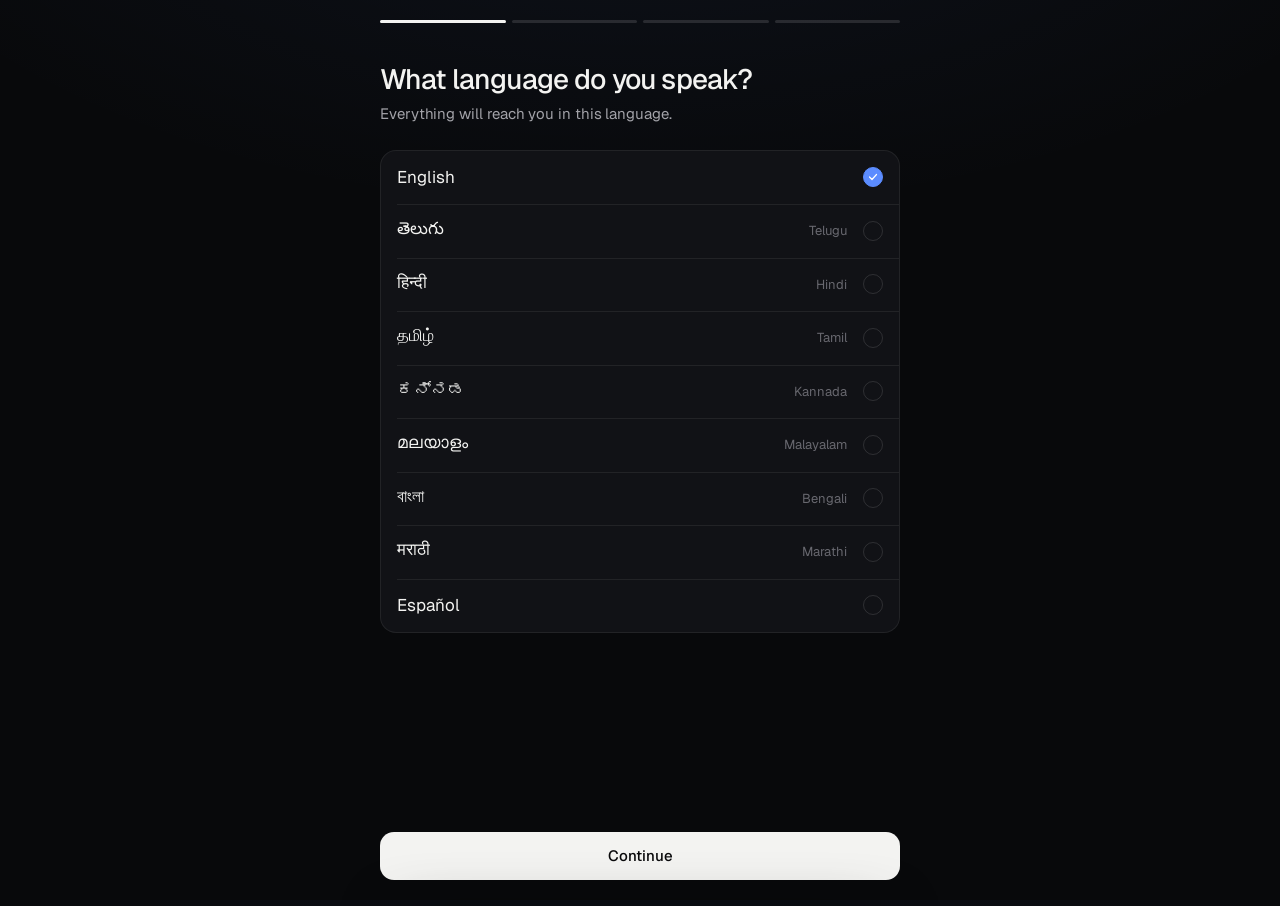
==== garden/web/index.html @ 930c1cc7 "Weave shows the real call: auto-opens live, follows lines, real calls and stories Weave looked empty" ====
<!doctype html>
<html lang="en">
<head>
<meta charset="utf-8">
<meta name="viewport" content="width=device-width, initial-scale=1, viewport-fit=cover">
<meta name="theme-color" content="#08090b">
<title>Weave</title>
<link rel="preconnect" href="https://fonts.googleapis.com">
<link rel="preconnect" href="https://fonts.gstatic.com" crossorigin>
<link href="https://fonts.googleapis.com/css2?family=Geist:wght@400;500;600&family=Geist+Mono:wght@400;500&family=Newsreader:ital,opsz,wght@0,6..72,400;0,6..72,500;1,6..72,400&family=Noto+Sans+Telugu:wght@400;500;600&display=swap" rel="stylesheet">
<style>
/* ---------- tokens ---------- */
:root {
  --bg: #08090b; --bg-2: #0c0d10;
  --surface: #111216; --surface-2: #16171c; --surface-3: #1c1d23;
  --border: rgba(255,255,255,.07); --border-2: rgba(255,255,255,.12);
  --text: #f3f3f1; --text-2: #a2a2a8; --text-3: #68686f;
  --accent: #5b8cff; --accent-rgb: 91,140,255;
  --accent-2: rgba(var(--accent-rgb),.16); --accent-3: rgba(var(--accent-rgb),.08);
  --r-lg: 20px; --r: 16px; --r-sm: 12px;
  --s1: 4px; --s2: 8px; --s3: 12px; --s4: 16px; --s5: 20px; --s6: 24px; --s7: 32px; --s8: 40px; --s9: 56px;
  --ui: "Geist", ui-sans-serif, -apple-system, sans-serif;
  --mono: "Geist Mono", ui-monospace, monospace;
  --serif: "Newsreader", Georgia, serif;
  --telugu: "Noto Sans Telugu", "Geist", sans-serif;
  --spring: cubic-bezier(.32,.72,0,1);
  --out: cubic-bezier(.2,.8,.2,1);
  color-scheme: dark;
}
* { box-sizing: border-box; -webkit-tap-highlight-color: transparent; }
html, body { margin: 0; height: 100%; }
body {
  background: radial-gradient(1200px 600px at 50% -200px, rgba(var(--accent-rgb),.07), transparent 70%), var(--bg);
  color: var(--text); font: 15px/1.5 var(--ui); -webkit-font-smoothing: antialiased; letter-spacing: -0.005em;
  overflow: hidden;
}
button { font: inherit; color: inherit; background: none; border: 0; padding: 0; cursor: pointer; }
button:focus-visible, input:focus-visible, [tabindex]:focus-visible { outline: 2px solid rgba(var(--accent-rgb),.7); outline-offset: 2px; border-radius: 10px; }
.te { font-family: var(--telugu); letter-spacing: 0; }
.mono { font-family: var(--mono); font-feature-settings: "tnum"; }
.eyebrow { font: 500 11px/1 var(--mono); letter-spacing: .08em; text-transform: uppercase; color: var(--text-3); }
.muted { color: var(--text-2); }
svg.i { width: 18px; height: 18px; stroke: currentColor; fill: none; stroke-width: 1.7; stroke-linecap: round; stroke-linejoin: round; flex: none; }

/* ---------- shell & views ---------- */
#app { height: 100dvh; position: relative; }
.view { position: absolute; inset: 0; display: flex; flex-direction: column; opacity: 0; pointer-events: none;
        transform: translateY(8px) scale(.995); transition: opacity .32s var(--out), transform .4s var(--spring); }
.view.on { opacity: 1; pointer-events: auto; transform: none; }
.col { width: 100%; max-width: 560px; margin: 0 auto; padding: 0 var(--s5); }
.scroll { overflow-y: auto; overscroll-behavior: contain; scrollbar-width: none; }
.scroll::-webkit-scrollbar { display: none; }

/* stagger on view enter */
.view.on .rise { animation: rise .46s var(--spring) both; animation-delay: calc(var(--d, 0) * 55ms + 60ms); }
@keyframes rise { from { opacity: 0; transform: translateY(10px); } }

/* ---------- buttons ---------- */
.btn { display: inline-flex; align-items: center; justify-content: center; gap: var(--s2); height: 48px; padding: 0 var(--s5);
       border-radius: 14px; font-weight: 500; transition: transform .15s var(--out), background .2s, border-color .2s, opacity .2s; }
.btn:active { transform: scale(.97); }
.btn.primary { background: var(--text); color: #0a0a0c; }
.btn.primary:hover { background: #fff; }
.btn.accent { background: var(--accent); color: #fff; box-shadow: 0 0 0 1px rgba(255,255,255,.08) inset, 0 8px 24px -8px rgba(var(--accent-rgb),.55); }
.btn.accent:hover { background: #6d98ff; }
.btn.ghost { border: 1px solid var(--border-2); background: var(--surface); }
.btn.ghost:hover { background: var(--surface-2); border-color: rgba(255,255,255,.18); }
.btn.block { width: 100%; }
.icon-btn { width: 36px; height: 36px; border-radius: 11px; display: grid; place-items: center; color: var(--text-2);
            border: 1px solid var(--border); background: var(--surface); transition: background .2s, color .2s, transform .15s; }
.icon-btn:hover { background: var(--surface-2); color: var(--text); }
.icon-btn:active { transform: scale(.94); }

/* ---------- avatar / participant ---------- */
.avatar { --size: 44px; width: var(--size); height: var(--size); border-radius: 50%; display: grid; place-items: center; flex: none;
          background: linear-gradient(180deg, var(--surface-3), var(--surface)); border: 1px solid var(--border-2);
          font-weight: 500; font-size: calc(var(--size) * .4); color: var(--text); position: relative; }
.avatar.te { font-size: calc(var(--size) * .42); }
.avatar .presence { position: absolute; right: -1px; bottom: -1px; width: 11px; height: 11px; border-radius: 50%;
                    background: var(--text-3); border: 2px solid var(--bg); }
.avatar .presence.on { background: var(--accent); }

/* ---------- home ---------- */
.topbar { display: flex; align-items: center; justify-content: space-between; height: 64px; }
.brand { display: flex; align-items: center; gap: 10px; font-weight: 600; letter-spacing: -0.02em; font-size: 16px; }
.greet h1 { font: 500 32px/1.1 var(--ui); letter-spacing: -0.035em; margin: var(--s6) 0 var(--s2); }
.greet p { margin: 0; color: var(--text-2); }
.section-h { display: flex; align-items: baseline; justify-content: space-between; margin: var(--s8) 0 var(--s3); }
.list { background: var(--surface); border: 1px solid var(--border); border-radius: var(--r); overflow: hidden; }
.conn { display: flex; align-items: center; gap: var(--s4); padding: var(--s4); width: 100%; text-align: left; position: relative;
        transition: background .2s; }
.conn + .conn::before, .row + .row::before { content: ""; position: absolute; top: 0; left: 76px; right: 0; height: 1px; background: var(--border); }
.conn:hover { background: var(--surface-2); }
.conn .who { flex: 1; min-width: 0; }
.conn .name { font-weight: 500; font-size: 16px; letter-spacing: -0.015em; }
.conn .pair { color: var(--text-2); font-size: 13px; display: flex; align-items: center; gap: 6px; margin-top: 2px; }
.conn .state { font-size: 12px; color: var(--text-3); display: flex; align-items: center; gap: 6px; white-space: nowrap; }
.dot { width: 6px; height: 6px; border-radius: 50%; background: var(--text-3); flex: none; }
.dot.on { background: var(--accent); box-shadow: 0 0 0 3px rgba(var(--accent-rgb),.18); }
.start { margin-top: var(--s5); height: 56px; font-size: 16px; border-radius: 16px; }
.row { display: flex; align-items: center; gap: var(--s4); padding: 14px var(--s4); position: relative; width: 100%; text-align: left; transition: background .2s; }
.row:hover { background: var(--surface-2); }
.row .t { flex: 1; min-width: 0; }
.row .t b { font-weight: 500; }
.row .t div { color: var(--text-2); font-size: 13px; white-space: nowrap; overflow: hidden; text-overflow: ellipsis; }
.row .when { color: var(--text-3); font-size: 12px; }
.growth-teaser { margin-top: var(--s3); display: grid; grid-template-columns: repeat(3, 1fr); gap: 1px; background: var(--border);
                 border: 1px solid var(--border); border-radius: var(--r); overflow: hidden; width: 100%; text-align: left; }
.growth-teaser > div { background: var(--surface); padding: var(--s4); transition: background .2s; }
.growth-teaser:hover > div { background: var(--surface-2); }
.stat-n { font: 500 24px/1 var(--ui); letter-spacing: -0.03em; margin-top: 10px; }
.stat-n small { font-size: 13px; color: var(--text-2); margin-left: 2px; letter-spacing: 0; }

/* ---------- onboarding ---------- */
.ob { height: 100%; display: flex; flex-direction: column; }
.ob-steps { display: flex; gap: 6px; margin: var(--s5) 0 var(--s8); }
.ob-steps i { height: 3px; flex: 1; border-radius: 3px; background: var(--border-2); overflow: hidden; position: relative; }
.ob-steps i::after { content: ""; position: absolute; inset: 0; background: var(--text); transform: scaleX(0); transform-origin: left; transition: transform .4s var(--spring); }
.ob-steps i.done::after { transform: none; }
.ob h2 { font: 500 28px/1.15 var(--ui); letter-spacing: -0.03em; margin: 0 0 var(--s2); }
.ob p.sub { margin: 0 0 var(--s6); color: var(--text-2); }
.ob-body { flex: 1; overflow-y: auto; }
.ob-foot { padding: var(--s5) 0 calc(var(--s5) + env(safe-area-inset-bottom)); display: flex; gap: var(--s3); }
.lang { display: flex; align-items: center; gap: var(--s4); width: 100%; padding: 14px var(--s4); text-align: left; position: relative; transition: background .2s; }
.lang + .lang::before { content: ""; position: absolute; top: 0; left: var(--s4); right: 0; height: 1px; background: var(--border); }
.lang:hover { background: var(--surface-2); }
.lang .native { font-size: 17px; flex: 1; }
.lang .en { color: var(--text-3); font-size: 13px; }
.lang .check { width: 20px; height: 20px; border-radius: 50%; border: 1.5px solid var(--border-2); display: grid; place-items: center; transition: all .2s var(--out); }
.lang.sel .check { background: var(--accent); border-color: var(--accent); }
.lang .check svg { width: 12px; height: 12px; stroke: #fff; stroke-width: 2.4; opacity: 0; transform: scale(.5); transition: all .2s var(--spring); }
.lang.sel .check svg { opacity: 1; transform: none; }
.field { width: 100%; height: 56px; border-radius: 14px; border: 1px solid var(--border-2); background: var(--surface); color: var(--text);
         font: 500 20px var(--ui); letter-spacing: -0.02em; padding: 0 var(--s4); outline: none; transition: border-color .2s, box-shadow .2s; }
.field:focus { border-color: rgba(var(--accent-rgb),.6); box-shadow: 0 0 0 4px rgba(var(--accent-rgb),.12); }
.chips { display: flex; flex-wrap: wrap; gap: var(--s2); margin-top: var(--s4); }
.chip { height: 34px; padding: 0 14px; border-radius: 999px; border: 1px solid var(--border-2); color: var(--text-2); font-size: 14px; transition: all .2s; }
.chip:hover { color: var(--text); border-color: rgba(255,255,255,.2); }
.chip.sel { color: var(--text); background: var(--accent-2); border-color: rgba(var(--accent-rgb),.5); }
.ob-preview { margin-top: var(--s7); }

/* ---------- connection visual ---------- */
.cv { display: grid; grid-template-columns: auto 1fr auto; align-items: start; gap: var(--s3); padding: var(--s6) 0 var(--s3); }
.party { display: flex; flex-direction: column; align-items: center; gap: 10px; width: 92px; transition: opacity .3s; }
.party .avatar { --size: 56px; transition: box-shadow .3s var(--out), border-color .3s; }
.party.speaking .avatar { border-color: rgba(var(--accent-rgb),.7); box-shadow: 0 0 0 4px rgba(var(--accent-rgb),.12), 0 0 32px -4px rgba(var(--accent-rgb),.55); }
.party .avatar::after { content: ""; position: absolute; inset: -1px; border-radius: 50%; border: 1px solid rgba(var(--accent-rgb),.5); opacity: 0; }
.party.speaking .avatar::after { animation: ring 1.6s var(--out) infinite; }
@keyframes ring { from { opacity: .8; transform: scale(1); } to { opacity: 0; transform: scale(1.55); } }
.party .nm { font: 500 12px/1 var(--mono); letter-spacing: .08em; text-transform: uppercase; }
.party .lg { font-size: 12px; color: var(--text-3); margin-top: -4px; }
.wire { position: relative; height: 56px; }
.wire .line { position: absolute; left: 0; right: 0; top: 50%; height: 1px; background: linear-gradient(90deg, transparent, var(--border-2) 12%, var(--border-2) 88%, transparent);
              transform-origin: center; transition: background .3s; }
.wire .line::after { content: ""; position: absolute; inset: -1px 0; opacity: 0; transition: opacity .3s;
                     background: linear-gradient(90deg, transparent, rgba(var(--accent-rgb),.9), transparent) 0 0 / 40% 100% no-repeat; }
.wire.translating .line::after { opacity: 1; animation: shimmer 1.1s linear infinite; }
@keyframes shimmer { from { background-position: -40% 0; } to { background-position: 140% 0; } }
.wire.live .line { background: linear-gradient(90deg, transparent, rgba(var(--accent-rgb),.35) 12%, rgba(var(--accent-rgb),.35) 88%, transparent); }
.wire.duplex .line { height: 1.5px; background: linear-gradient(90deg, transparent, rgba(var(--accent-rgb),.6) 12%, rgba(var(--accent-rgb),.6) 88%, transparent); }
.pulse { position: absolute; top: 50%; width: 36px; height: 3px; margin-top: -1.5px; border-radius: 3px; pointer-events: none;
         background: linear-gradient(90deg, transparent, var(--accent), transparent); filter: drop-shadow(0 0 6px rgba(var(--accent-rgb),.8));
         animation: travel 1.1s var(--out) forwards; }
.pulse.rev { animation-name: travel-rev; }
@keyframes travel { from { left: 4%; opacity: 0; } 15% { opacity: 1; } 85% { opacity: 1; } to { left: calc(96% - 36px); opacity: 0; } }
@keyframes travel-rev { from { left: calc(96% - 36px); opacity: 0; } 15% { opacity: 1; } 85% { opacity: 1; } to { left: 4%; opacity: 0; } }
.wire .mid { position: absolute; left: 50%; top: 50%; transform: translate(-50%, 14px); white-space: nowrap; font: 500 11px/1 var(--mono);
             letter-spacing: .06em; text-transform: uppercase; color: var(--text-3); transition: color .3s, opacity .3s; }
.wire.translating .mid { color: var(--accent); }
/* connecting */
.cv.connecting .line { transform: scaleX(0); }
.cv .line { transition: transform .55s var(--spring), background .3s; }
.cv.connecting .party.left { transform: translateX(40%); opacity: .4; }
.cv.connecting .party.right { transform: translateX(-40%); opacity: .4; }
.cv .party { transition: transform .55s var(--spring), opacity .4s; }

/* voice bars */
.voice { display: flex; align-items: center; gap: 3px; height: 18px; opacity: 0; transition: opacity .25s; }
.party.speaking .voice { opacity: 1; }
.voice i { width: 3px; border-radius: 3px; background: var(--accent); height: 4px; transition: height .09s linear; }

/* ---------- session ---------- */
.session { height: 100%; display: grid; grid-template-rows: auto auto 1fr auto; }
.s-head { display: flex; align-items: center; gap: var(--s3); height: 64px; }
.status { display: flex; align-items: center; gap: 8px; font-size: 14px; font-weight: 500; }
.status .timer { color: var(--text-3); font-weight: 400; margin-left: 2px; }
.s-head .grow { flex: 1; }
.mode { font: 500 11px/1 var(--mono); letter-spacing: .06em; text-transform: uppercase; color: var(--text-3); border: 1px solid var(--border);
        border-radius: 999px; padding: 6px 9px; }
.mode.live { color: var(--accent); border-color: rgba(var(--accent-rgb),.35); }
.transcript { padding: var(--s3) 0 var(--s6); mask-image: linear-gradient(transparent, #000 28px); }
.msg { padding: var(--s5) 0; border-top: 1px solid var(--border); animation: msg-in .38s var(--spring) both; }
.msg:first-child { border-top: 0; }
@keyframes msg-in { from { opacity: 0; transform: translateY(8px); } }
.msg .meta { display: flex; align-items: center; gap: 8px; margin-bottom: 10px; }
.msg .meta .who { font: 500 11px/1 var(--mono); letter-spacing: .08em; text-transform: uppercase; }
.msg .meta .sep, .msg .meta .lang, .msg .meta time { font: 400 11px/1 var(--mono); color: var(--text-3); letter-spacing: .04em; }
.msg .meta time { margin-left: auto; white-space: nowrap; }
.msg.them .meta .who { color: var(--accent); }
.msg .orig { font-size: 16px; color: var(--text-2); line-height: 1.6; }
.msg .orig.te { font-size: 17px; }
.msg .tr { font: 400 22px/1.38 var(--serif); letter-spacing: -0.01em; color: var(--text); margin-top: 6px; min-height: 1.38em; }
.msg.you .orig { font: 400 20px/1.4 var(--serif); color: var(--text); }
.msg.you.tx .orig { font: 400 17px/1.6 var(--telugu); color: var(--text-2); }
.msg.you.tx .tr { color: var(--text); }
.msg .tr.pending { font: 500 11px/1 var(--mono); letter-spacing: .08em; text-transform: uppercase; color: var(--accent); display: flex; align-items: center; gap: 8px; min-height: 30px; }
.msg .tr.pending::before { content: ""; width: 26px; height: 1.5px; border-radius: 2px; background: linear-gradient(90deg, transparent, var(--accent), transparent) 0 0/60% 100% no-repeat; animation: shimmer .9s linear infinite; }
.caret::after { content: ""; display: inline-block; width: 2px; height: 1em; margin-left: 2px; vertical-align: -0.15em; background: var(--accent); animation: blink .9s steps(1) infinite; }
@keyframes blink { 50% { opacity: 0; } }
.msg .note { margin-top: 8px; font-size: 13px; color: var(--text-3); }
.msg .note b { font-weight: 500; color: var(--text-2); }
.w { color: var(--text); background: linear-gradient(transparent 62%, rgba(var(--accent-rgb),.28) 62%); border-radius: 2px; cursor: pointer; transition: background .2s, color .2s; }
.w:hover { background: linear-gradient(transparent 0%, rgba(var(--accent-rgb),.28) 0%); }
.w.known { background: none; color: var(--accent); border-bottom: 1px dashed rgba(var(--accent-rgb),.6); }
.visual { margin-top: var(--s3); display: inline-flex; align-items: center; gap: var(--s3); padding: 6px 12px 6px 6px; border-radius: 12px;
          border: 1px solid var(--border); background: var(--surface); transition: background .2s, border-color .2s, transform .15s; animation: msg-in .38s var(--spring) both; }
.visual:hover { background: var(--surface-2); border-color: var(--border-2); }
.visual:active { transform: scale(.98); }
.visual img { width: 44px; height: 44px; border-radius: 8px; object-fit: cover; }
.visual b { font-weight: 500; font-size: 14px; display: block; }
.visual span { font-size: 12px; color: var(--text-3); }
.tag { display: inline-flex; align-items: center; gap: 5px; font: 500 10px/1 var(--mono); letter-spacing: .08em; text-transform: uppercase;
       color: var(--accent); background: var(--accent-3); border-radius: 6px; padding: 4px 6px; }
.empty-t { text-align: center; color: var(--text-3); padding: var(--s9) var(--s5); font-size: 14px; }
.nowline { display: flex; align-items: center; justify-content: center; gap: 8px; height: 22px; color: var(--text-3); font-size: 13px; transition: color .3s; }
.nowline.act { color: var(--text-2); }

/* ask her */
.ask { margin: var(--s2) 0 var(--s5); padding: var(--s4); border-radius: var(--r); border: 1px solid rgba(var(--accent-rgb),.3);
       background: linear-gradient(180deg, rgba(var(--accent-rgb),.08), rgba(var(--accent-rgb),.02)); animation: msg-in .42s var(--spring) both; }
.ask-h { display: flex; align-items: center; justify-content: space-between; }
.ask-h .say { width: 36px; height: 36px; }
.ask-te { font-size: 24px; margin-top: 6px; }
.ask-roman { font: italic 400 18px/1.4 var(--serif); color: var(--text-2); margin-top: 2px; }
.ask-en { font-size: 13px; color: var(--text-3); margin-top: 4px; }
.livepill { flex: 1; height: 52px; border-radius: 16px; border: 1px solid rgba(var(--accent-rgb),.3); background: var(--accent-3);
            display: flex; align-items: center; justify-content: center; gap: 10px; color: var(--text-2); font-size: 14px; }
.livepill { color: var(--text); font-weight: 500; transition: background .2s, border-color .2s, transform .15s; }
.livepill:hover { background: rgba(var(--accent-rgb),.14); border-color: rgba(var(--accent-rgb),.5); }
.livepill:active { transform: scale(.98); }
.livepill.on { background: var(--accent); border-color: var(--accent); color: #fff; }
.livepill[hidden], .talk[hidden], .icon-btn[hidden] { display: none; }
/* float over call */
.fl-body { margin: 0; height: 100vh; overflow: hidden; background: var(--bg); }
.fl { height: 100vh; display: flex; flex-direction: column; gap: 10px; padding: 12px 16px 14px; position: relative;
      background: radial-gradient(520px 200px at 0 0, rgba(var(--accent-rgb),.09), transparent 70%), var(--bg); }
.fl-h { display: flex; align-items: center; gap: 8px; font-size: 13px; color: var(--text-2); white-space: nowrap; }
.fl-h b { color: var(--text); font-weight: 500; }
.fl-lang { font: 400 11px var(--mono); color: var(--text-3); }
.fl-h .mode { padding: 4px 7px; font-size: 10px; }
.fl-wire { flex: 1; position: relative; height: 12px; margin: 0 4px; min-width: 40px; }
.fl-wire .ln { position: absolute; left: 7px; right: 7px; top: 50%; height: 1px; background: rgba(var(--accent-rgb),.3); overflow: hidden; }
.fl-wire.translating .ln::after { content: ""; position: absolute; inset: 0; background: linear-gradient(90deg, transparent, var(--accent), transparent) 0 0 / 40% 100% no-repeat; animation: shimmer 1.1s linear infinite; }
.fl-wire .n { position: absolute; top: 50%; width: 7px; height: 7px; margin-top: -3.5px; border-radius: 50%; background: var(--text-2); }
.fl-wire .n.you { left: 0; } .fl-wire .n.them { right: 0; background: var(--accent); }
.fl-wire .pulse { width: 18px; }
.fl-prev { font: 400 clamp(13px, 3.3vw, 17px)/1.35 var(--serif); color: var(--text-3); white-space: nowrap; overflow: hidden; text-overflow: ellipsis;
           padding-bottom: 10px; border-bottom: 1px solid var(--border); min-height: 1.35em; }
.fl-ask { display: flex; align-items: baseline; gap: 8px; flex-wrap: nowrap; white-space: nowrap; overflow: hidden; flex: none; padding: 8px 10px; border-radius: 12px; min-height: 0;
          border: 1px solid rgba(var(--accent-rgb),.4); background: rgba(var(--accent-rgb),.08); animation: msg-in .32s var(--spring) both; }
.fl-ask[hidden], .fl-prev[hidden] { display: none; }
.fl-ask .te { font-size: 16px; color: var(--text); }
.fl-ask .rom { font: italic 400 14px var(--serif); color: var(--text-2); }
.fl-ask .en { font-size: 12px; color: var(--text-3); overflow: hidden; text-overflow: ellipsis; min-width: 0; }
.fl-cur { flex: 1; min-height: 0; display: flex; flex-direction: column; justify-content: flex-end; overflow: hidden;
          -webkit-mask-image: linear-gradient(transparent, #000 18px); mask-image: linear-gradient(transparent, #000 18px); }
.fl-who { font: 500 10.5px/1 var(--mono); letter-spacing: .08em; text-transform: uppercase; color: var(--accent); margin-bottom: 6px; }
.fl-who.you { color: var(--text-2); }
.fl-orig { font: 400 clamp(14px, 3.6vw, 19px)/1.5 var(--ui); color: var(--text-2); }
.fl-orig.te { font-family: var(--telugu); }
.fl-tr { font: 400 clamp(20px, 5.8vw, 34px)/1.25 var(--serif); letter-spacing: -0.01em; color: var(--text); margin-top: 2px; }
.fl-cur .tr.pending { margin-top: 6px; min-height: 0; }
.fl-cur .w { cursor: pointer; }
.fl-empty { color: var(--text-3); font-size: 14px; }
.fl-vis { margin-top: 8px; align-self: flex-start; display: inline-flex; align-items: center; gap: 8px; padding: 4px 10px 4px 4px; border-radius: 10px;
          border: 1px solid var(--border); background: var(--surface); font-size: 13px; color: var(--text); animation: msg-in .35s var(--spring) both; transition: background .2s; }
.fl-vis:hover { background: var(--surface-2); }
.fl-vis img { width: 30px; height: 30px; border-radius: 7px; object-fit: cover; }
.fl-card { position: absolute; left: 12px; right: 12px; bottom: 12px; display: flex; gap: 12px; align-items: center; padding: 10px 12px 10px 10px;
           border-radius: 14px; border: 1px solid var(--border-2); background: rgba(17,18,22,.96); box-shadow: 0 12px 40px -12px rgba(0,0,0,.8);
           animation: msg-in .32s var(--spring) both; }
.fl-card.ask { border-color: rgba(var(--accent-rgb),.45); background: linear-gradient(180deg, rgba(28,36,60,.97), rgba(17,18,22,.97)); }
.fl-card img { width: 64px; height: 64px; border-radius: 10px; object-fit: cover; flex: none; }
.fl-card .t { flex: 1; min-width: 0; }
.fl-card .big { font-size: 20px; line-height: 1.3; }
.fl-card .rom { font: italic 400 15px var(--serif); color: var(--text-2); }
.fl-card .en { font-size: 13px; color: var(--text); margin-top: 2px; overflow: hidden; text-overflow: ellipsis; display: -webkit-box; -webkit-line-clamp: 2; -webkit-box-orient: vertical; }
.fl-card .en span { color: var(--text-3); }
.fl-x { width: 28px; height: 28px; border-radius: 8px; display: grid; place-items: center; color: var(--text-3); align-self: flex-start; transition: background .2s, color .2s; }
.fl-x:hover { background: var(--surface-2); color: var(--text); }
.fl-x svg { width: 14px; height: 14px; }
/* dock */
.dock { padding: var(--s3) 0 calc(var(--s4) + env(safe-area-inset-bottom)); display: flex; align-items: center; gap: var(--s3); }
.talk { flex: 1; height: 52px; border-radius: 16px; border: 1px solid var(--border-2); background: var(--surface); display: flex; align-items: center; justify-content: center; gap: 10px;
        font-weight: 500; transition: background .2s, border-color .2s, transform .15s, box-shadow .3s; user-select: none; touch-action: none; }
.talk:hover { background: var(--surface-2); }
.talk.on { background: var(--accent); border-color: var(--accent); color: #fff; box-shadow: 0 10px 30px -10px rgba(var(--accent-rgb),.8); transform: scale(.985); }
.dock .icon-btn { width: 52px; height: 52px; border-radius: 16px; position: relative; }
.dock .icon-btn.sel { color: var(--accent); border-color: rgba(var(--accent-rgb),.35); background: var(--accent-3); }
.badge { position: absolute; top: -4px; right: -4px; min-width: 18px; height: 18px; border-radius: 9px; background: var(--accent); color: #fff;
         font: 600 10px/18px var(--ui); text-align: center; padding: 0 5px; transform: scale(0); transition: transform .3s var(--spring); }
.badge.on { transform: scale(1); }
.badge.bump { animation: bump .4s var(--spring); }
@keyframes bump { 40% { transform: scale(1.35); } }
.end { height: 52px; padding: 0 18px; border-radius: 16px; background: rgba(255,90,90,.1); color: #ff8a8a; border: 1px solid rgba(255,90,90,.2); font-weight: 500; transition: background .2s, transform .15s; }
.end:hover { background: rgba(255,90,90,.16); }
.end:active { transform: scale(.97); }

/* desktop rail */
.rail { display: none; }

/* ---------- sheet ---------- */
.backdrop { position: fixed; inset: 0; background: rgba(0,0,0,.55); backdrop-filter: blur(6px); -webkit-backdrop-filter: blur(6px); opacity: 0; pointer-events: none; transition: opacity .3s var(--out); z-index: 20; }
.backdrop.on { opacity: 1; pointer-events: auto; }
.sheet { position: fixed; left: 0; right: 0; bottom: 0; z-index: 21; max-height: 88dvh; display: flex; flex-direction: column;
         background: var(--bg-2); border: 1px solid var(--border-2); border-bottom: 0; border-radius: 24px 24px 0 0;
         transform: translateY(105%); transition: transform .42s var(--spring); box-shadow: 0 -20px 60px -20px rgba(0,0,0,.8); }
.sheet.on { transform: translateY(0); }
.sheet .grab { padding: 10px 0 4px; display: grid; place-items: center; cursor: grab; touch-action: none; }
.sheet .grab i { width: 36px; height: 4px; border-radius: 4px; background: var(--border-2); }
.sheet .body { overflow-y: auto; padding: var(--s3) var(--s5) calc(var(--s6) + env(safe-area-inset-bottom)); scrollbar-width: none; }
.sheet .body > * { animation: rise .42s var(--spring) both; }
.sheet .body > *:nth-child(2) { animation-delay: 40ms; } .sheet .body > *:nth-child(3) { animation-delay: 80ms; }
.sheet .body > *:nth-child(4) { animation-delay: 120ms; } .sheet .body > *:nth-child(5) { animation-delay: 160ms; } .sheet .body > *:nth-child(n+6) { animation-delay: 200ms; }

/* word explanation */
.wx-img { position: relative; border-radius: var(--r); overflow: hidden; aspect-ratio: 16/10; background: var(--surface); border: 1px solid var(--border); }
.wx-img img { width: 100%; height: 100%; object-fit: cover; display: block; transform: scale(1.04); transition: transform 1.2s var(--out), opacity .5s; opacity: 0; }
.wx-img img.ready { transform: none; opacity: 1; }
.wx-img::after { content: ""; position: absolute; inset: 0; background: linear-gradient(transparent 55%, rgba(8,9,11,.75)); }
.wx-img .credit { position: absolute; left: 12px; bottom: 10px; z-index: 1; font: 400 11px var(--mono); color: rgba(255,255,255,.6); }
.wx-head { display: flex; align-items: flex-end; justify-content: space-between; gap: var(--s4); margin-top: var(--s5); }
.wx-head h3 { margin: 6px 0 0; font: 500 34px/1.15 var(--telugu); letter-spacing: 0; }
.wx-head .roman { font: italic 400 18px var(--serif); color: var(--text-2); }
.say { width: 44px; height: 44px; border-radius: 50%; border: 1px solid var(--border-2); display: grid; place-items: center; color: var(--text); transition: background .2s, transform .15s; flex: none; }
.say:hover { background: var(--surface-2); }
.say.playing { color: var(--accent); border-color: rgba(var(--accent-rgb),.5); }
.wx-mean { font: 400 21px/1.4 var(--serif); margin: var(--s4) 0 0; }
.wx-desc { color: var(--text-2); margin: 6px 0 0; font-size: 14px; }
.wx-ex { margin-top: var(--s5); padding: var(--s4); border-radius: var(--r-sm); background: var(--surface); border: 1px solid var(--border); }
.wx-ex .te { color: var(--text-2); margin-top: 8px; }
.wx-ex .en { font: 400 17px/1.4 var(--serif); margin-top: 4px; }
.wx-actions { display: flex; gap: var(--s3); margin-top: var(--s5); }
.wx-actions .btn { flex: 1; }
.add.done { background: var(--accent-2); color: var(--accent); box-shadow: none; }
.add .ok { display: none; } .add.done .ok { display: inline; } .add.done .plus { display: none; }

/* learning */
.lp-grid { display: grid; grid-template-columns: repeat(3, 1fr); gap: var(--s3); margin-top: var(--s4); }
.lp-cell { padding: var(--s4); border-radius: var(--r-sm); background: var(--surface); border: 1px solid var(--border); }
.lp-cell .stat-n { font-size: 26px; }
.meter { height: 4px; border-radius: 4px; background: var(--surface-3); margin-top: 10px; overflow: hidden; }
.meter i { display: block; height: 100%; border-radius: 4px; background: var(--accent); transform-origin: left; animation: fill .9s var(--spring) both .2s; }
@keyframes fill { from { transform: scaleX(0); } }
.spark { display: flex; align-items: flex-end; gap: 4px; height: 64px; margin-top: var(--s4); }
.spark i { flex: 1; border-radius: 3px 3px 1px 1px; background: rgba(var(--accent-rgb),.35); min-height: 2px; transform-origin: bottom; animation: grow .6s var(--spring) both; }
.spark i.today { background: var(--accent); }
@keyframes grow { from { transform: scaleY(0); } }
.vocab { display: flex; align-items: center; gap: var(--s3); padding: 12px 0; border-top: 1px solid var(--border); }
.vocab:first-child { border-top: 0; }
.vocab img, .vocab .ph { width: 40px; height: 40px; border-radius: 10px; object-fit: cover; background: var(--surface-2); flex: none; }
.vocab .t { flex: 1; min-width: 0; }
.vocab .t .te { font-size: 16px; }
.vocab .t div:last-child { color: var(--text-3); font-size: 13px; }
.sheet h2 { font: 500 24px/1.2 var(--ui); letter-spacing: -0.03em; margin: 6px 0 0; }
.menu-item { display: flex; align-items: center; gap: var(--s3); width: 100%; padding: 14px 4px; border-top: 1px solid var(--border); text-align: left; transition: color .2s; color: var(--text-2); }
.menu-item:hover { color: var(--text); }
.menu-item:first-of-type { border-top: 0; }

/* toast */
.toast { position: fixed; left: 50%; bottom: calc(96px + env(safe-area-inset-bottom)); transform: translate(-50%, 20px); opacity: 0; z-index: 30;
         background: var(--surface-3); border: 1px solid var(--border-2); border-radius: 12px; padding: 10px 14px; font-size: 14px;
         display: flex; align-items: center; gap: 8px; transition: all .3s var(--spring); pointer-events: none; white-space: nowrap; }
.toast.on { opacity: 1; transform: translate(-50%, 0); }
.toast svg { color: var(--accent); }

/* ---------- desktop ---------- */
@media (min-width: 1024px) {
  body { overflow: hidden; }
  .session-wrap { max-width: 1120px !important; display: grid; grid-template-columns: minmax(0, 1fr) 320px; gap: var(--s8); }
  .rail { display: flex; flex-direction: column; gap: var(--s4); padding-top: 88px; height: 100dvh; overflow-y: auto; scrollbar-width: none; }
  .rail .card { background: var(--surface); border: 1px solid var(--border); border-radius: var(--r); padding: var(--s5); }
  .sheet { left: 50%; right: auto; width: 520px; transform: translate(-50%, calc(100% + 48px)); bottom: 24px; border-radius: 24px; border-bottom: 1px solid var(--border-2); }
  .sheet.on { transform: translate(-50%, 0); }
  .msg .tr { font-size: 24px; }
}
@media (prefers-reduced-motion: reduce) { *, *::before, *::after { animation-duration: 1ms !important; transition-duration: 1ms !important; } }
</style>
</head>
<body>
<div id="app">
  <section class="view" id="v-onboard"></section>
  <section class="view" id="v-home"></section>
  <section class="view" id="v-session"></section>
</div>
<div class="backdrop" id="backdrop"></div>
<div class="sheet" id="sheet" role="dialog" aria-modal="true"><div class="grab"><i></i></div><div class="body"></div></div>
<div class="toast" id="toast"></div>

<script>
/* ============ helpers ============ */
const $ = (s, el = document) => el.querySelector(s);
const esc = (s) => String(s ?? "").replace(/[&<>"]/g, (c) => ({ "&": "&amp;", "<": "&lt;", ">": "&gt;", '"': "&quot;" }[c]));
const sleep = (ms) => new Promise((r) => setTimeout(r, ms));
const store = {
  get(k, d) { try { return JSON.parse(localStorage.getItem("weave." + k)) ?? d; } catch { return d; } },
  set(k, v) { try { localStorage.setItem("weave." + k, JSON.stringify(v)); } catch {} },
};
const params = new URLSearchParams(location.search);
const I = {
  mic: '<path d="M12 3a3 3 0 0 0-3 3v6a3 3 0 0 0 6 0V6a3 3 0 0 0-3-3Z"/><path d="M19 11a7 7 0 0 1-14 0M12 18v3"/>',
  more: '<circle cx="5" cy="12" r="1"/><circle cx="12" cy="12" r="1"/><circle cx="19" cy="12" r="1"/>',
  plus: '<path d="M12 5v14M5 12h14"/>', check: '<path d="m5 12 5 5 9-10"/>', chev: '<path d="m9 6 6 6-6 6"/>', back: '<path d="m15 6-6 6 6 6"/>',
  arrow: '<path d="M5 12h14M13 6l6 6-6 6"/>', spark: '<path d="M4 19V9M10 19V5M16 19v-7M22 19H2"/>',
  cc: '<rect x="3" y="5" width="18" height="14" rx="3"/><path d="M10 10.5a2 2 0 1 0 0 3M16 10.5a2 2 0 1 0 0 3"/>',
  vol: '<path d="M11 5 6 9H3v6h3l5 4V5ZM15.5 8.5a5 5 0 0 1 0 7M18.5 5.5a9 9 0 0 1 0 13"/>',
  image: '<rect x="3" y="4" width="18" height="16" rx="3"/><circle cx="9" cy="10" r="1.6"/><path d="m21 16-5-5-9 9"/>',
  book: '<path d="M4 5a2 2 0 0 1 2-2h13v16H6a2 2 0 0 0-2 2V5Z"/><path d="M19 17H6a2 2 0 0 0-2 2"/>',
  undo: '<path d="M9 14 4 9l5-5"/><path d="M4 9h11a5 5 0 0 1 0 10h-4"/>', x: '<path d="M6 6l12 12M18 6 6 18"/>',
  swap: '<path d="M7 7h13l-4-4M17 17H4l4 4"/>',
  float: '<rect x="3" y="4" width="18" height="14" rx="3"/><rect x="11" y="11" width="8" height="5" rx="1.5"/>',
};
const icon = (n, cls = "i") => `<svg class="${cls}" viewBox="0 0 24 24">${I[n]}</svg>`;
const Logo = () => `<svg width="22" height="22" viewBox="0 0 24 24" fill="none" aria-hidden="true"><circle cx="5" cy="12" r="3" stroke="#f3f3f1" stroke-width="1.6"/><circle cx="19" cy="12" r="3" fill="var(--accent)"/><path d="M8 12h8" stroke="var(--accent)" stroke-width="1.6" stroke-linecap="round" stroke-dasharray="2 2.4"/></svg>`;

const LANGS = [
  { code: "en", native: "English", en: "English" }, { code: "te", native: "తెలుగు", en: "Telugu" }, { code: "hi", native: "हिन्दी", en: "Hindi" },
  { code: "ta", native: "தமிழ்", en: "Tamil" }, { code: "kn", native: "ಕನ್ನಡ", en: "Kannada" }, { code: "ml", native: "മലയാളം", en: "Malayalam" },
  { code: "bn", native: "বাংলা", en: "Bengali" }, { code: "mr", native: "मराठी", en: "Marathi" }, { code: "es", native: "Español", en: "Spanish" },
];
const langName = (c) => LANGS.find((l) => l.code === c)?.en ?? c;
const initialOf = (name) => (name || "?").trim()[0].toUpperCase();
const TE_INITIAL = { ammamma: "అ", nanamma: "నా", thatayya: "తా", amma: "అ", nanna: "నా", pinni: "పి", mamayya: "మా", attayya: "అ" };
const avatarText = (c) => (c.lang === "te" && TE_INITIAL[c.name.toLowerCase()]) || initialOf(c.name);

/* ============ state ============ */
const state = {
  profile: store.get("profile", null),                 // { name, lang }
  connections: store.get("connections", null),
  vocab: store.get("vocab", []),                        // [{ key, telugu, roman, english, image }]
  lexicon: [], library: {}, script: [], garden: null,
  active: null,                                         // connection in the current session
  session: null,
};
const DEFAULT_CONNECTIONS = [
  { id: "ammamma", name: "Ammamma", lang: "te", last: Date.now() - 2 * 3600e3, recent: true },
];
// Sample connections from earlier versions; dropped unless you added them yourself.
const SAMPLE_CONNECTION_IDS = new Set(["thatayya", "pinni"]);

async function loadData() {
  const get = (u) => fetch(u).then((r) => (r.ok ? r.json() : null)).catch(() => null);
  const [lex, lib, script, garden, progress, calls] = await Promise.all([get("/lexicon.json"), get("/images/library.json"), get("/samples/call_script.json"), get("/api/garden"), get("/api/progress"), get("/api/calls")]);
  state.progress = progress;
  state.calls = calls || [];  // real calls saved by the story keeper (calls/), newest first
  state.hasDictionary = await fetch("/calls/dictionary.html", { method: "HEAD" }).then((r) => r.ok).catch(() => false);
  if (lex) state.lexicon = Object.entries(lex).filter(([k]) => !k.startsWith("_")).flatMap(([lang, items]) => items.map((e) => ({ ...e, lang })));
  if (lib) state.library = lib.items || lib;
  if (script) state.script = script;
  state.garden = garden;
}

/* ============ word knowledge ============ */
const libFor = (entry) => entry && (state.library[entry.id] || Object.entries(state.library).find(([, v]) => (v.name || "").toLowerCase() === (entry.translate_as || "").toLowerCase())?.[1]);
// Everyday English words that happen to name a picture ("are you well?" is not about a water well).
const PLAIN_ENGLISH = new Set(["well", "home", "house", "people", "morning", "today", "fine", "good", "photo", "photos", "time", "water", "come", "rain", "rains", "field", "study", "care"]);
function libKeyFor(word) {
  if (PLAIN_ENGLISH.has(word.toLowerCase())) return null;
  const w = word.toLowerCase().replace(/(es|s)$/, "");
  for (const [k, v] of Object.entries(state.library)) {
    const tail = k.split("_").pop();
    if (k === w || tail === w || (v.name || "").toLowerCase() === w) return k;
  }
  return null;
}
const WORTH_EXPLAINING = new Set(["food", "vehicle", "place", "clothing", "festival", "culture", "idiom"]);
const romanOf = (e) => e.roman || e.id?.replace(/_vocative$/, "").replace(/_/g, " ");
function findEntries(teluguText) {
  const hits = [];
  for (const e of state.lexicon) {
    if (e.lang !== "te") continue;
    const form = (e.forms || []).find((f) => teluguText.includes(f.replace(/[,.]$/, "")));
    if (form && !hits.some((h) => h.entry.id === e.id)) hits.push({ entry: e, form: form.replace(/[,.]$/, "") });
  }
  return hits;
}
/* A word the listener can tap: from the lexicon (Telugu) or the picture library (English noun). */
function wordInfo(key) {
  const entry = state.lexicon.find((e) => e.id === key);
  const lib = entry ? libFor(entry) : state.library[key];
  return {
    key, entry, lib,
    telugu: entry?.forms?.[0]?.replace(/[,.]$/, "") || null,
    roman: entry ? romanOf(entry) : null,
    english: entry?.translate_as || lib?.name || key.replace(/_/g, " "),
    note: entry?.note || null,
    description: lib?.description ? lib.description.split(/(?<=\.)\s/)[0] : null,
    image: lib?.image ? "/" + lib.image : null,
    category: entry?.category || lib?.category || "word",
  };
}

/* ============ views ============ */
let current = null;
function show(view) {
  for (const v of ["onboard", "home", "session"]) $("#v-" + v).classList.toggle("on", v === view);
  current = view;
}

/* ---------- onboarding ---------- */
const ob = { step: 0, mine: "en", theirs: "te", name: "Ammamma", isNew: false };
function LanguageSelector(selected, exclude) {
  return `<div class="list" role="listbox">${LANGS.filter((l) => l.code !== exclude).map((l) => `
    <button class="lang ${l.code === selected ? "sel" : ""}" data-lang="${l.code}" role="option" aria-selected="${l.code === selected}">
      <span class="native ${l.code === "en" || l.code === "es" ? "" : "te"}">${l.native}</span><span class="en">${l.code === "en" || l.code === "es" ? "" : l.en}</span>
      <span class="check">${icon("check")}</span></button>`).join("")}</div>`;
}
function renderOnboard() {
  const steps = [
    { h: "What language do you speak?", p: "Everything will reach you in this language.", body: LanguageSelector(ob.mine) },
    { h: "Who are you talking with?", p: "Pick the language they speak.", body: LanguageSelector(ob.theirs, ob.mine) },
    { h: "What do you call them?", p: "The name you'd use on a call.", body: `<input class="field" id="ob-name" value="${esc(ob.name)}" autocomplete="off" spellcheck="false" maxlength="24">
        <div class="chips">${["Ammamma", "Nanamma", "Thatayya", "Amma", "Nanna", "Pinni"].map((n) => `<button class="chip ${n === ob.name ? "sel" : ""}" data-name="${n}">${n}</button>`).join("")}</div>` },
    { h: `You and ${esc(ob.name)}.`, p: `${langName(ob.theirs)} becomes ${langName(ob.mine)} for you as ${esc(ob.name)} speaks, and the words you learn stay in ${langName(ob.theirs)}.`,
      body: `<div class="ob-preview">${ConnectionVisual({ you: { name: store.get("profile", {})?.name || "You", lang: ob.mine }, them: { name: ob.name, lang: ob.theirs, id: ob.name.toLowerCase() }, id: "ob-cv" })}</div>` },
  ];
  const s = steps[ob.step];
  $("#v-onboard").innerHTML = `<div class="col ob">
    <div class="ob-steps">${steps.map((_, i) => `<i class="${i <= ob.step ? "done" : ""}"></i>`).join("")}</div>
    <div class="ob-body scroll">
      <h2 class="rise" style="--d:0">${s.h}</h2><p class="sub rise" style="--d:1">${s.p}</p>
      <div class="rise" style="--d:2">${s.body}</div>
    </div>
    <div class="ob-foot">
      ${ob.step > 0 || ob.isNew ? `<button class="btn ghost" id="ob-back" aria-label="Back">${icon("back")}</button>` : ""}
      <button class="btn ${ob.step === 3 ? "accent" : "primary"} block" id="ob-next">${ob.step === 3 ? `Start conversation ${icon("arrow")}` : "Continue"}</button>
    </div></div>`;
  const root = $("#v-onboard");
  root.querySelectorAll(".lang").forEach((b) => b.onclick = () => {
    if (ob.step === 0) ob.mine = b.dataset.lang; else ob.theirs = b.dataset.lang;
    root.querySelectorAll(".lang").forEach((x) => x.classList.toggle("sel", x === b));
  });
  root.querySelectorAll(".chip").forEach((c) => c.onclick = () => { ob.name = c.dataset.name; $("#ob-name").value = ob.name; root.querySelectorAll(".chip").forEach((x) => x.classList.toggle("sel", x === c)); });
  const input = $("#ob-name"); if (input) { input.oninput = () => { ob.name = input.value.trim() || "Ammamma"; }; setTimeout(() => input.focus(), 350); input.onkeydown = (e) => e.key === "Enter" && $("#ob-next").click(); }
  $("#ob-back") && ($("#ob-back").onclick = () => { if (ob.step === 0 || (ob.isNew && ob.step === 1)) { home(); return; } ob.step--; renderOnboard(); });
  $("#ob-next").onclick = () => {
    if (ob.step < 3) { ob.step++; renderOnboard(); if (ob.step === 3) animateConnect("ob-cv"); return; }
    if (!state.profile) { state.profile = { name: "Saanvi", lang: ob.mine }; store.set("profile", state.profile); }
    const id = ob.name.toLowerCase().replace(/\W+/g, "-");
    let c = state.connections.find((x) => x.id === id);
    if (!c) { c = { id, name: ob.name, lang: ob.theirs, last: Date.now(), added: true }; state.connections.unshift(c); }
    store.set("connections", state.connections);
    startSession(c);
  };
}
function onboard(isNew = false) { Object.assign(ob, { step: isNew ? 1 : 0, isNew, name: isNew ? "" : "Ammamma" }); if (isNew) ob.name = "Nanamma"; renderOnboard(); show("onboard"); }

/* ---------- home ---------- */
function ConnectionCard(c, live) {
  const on = live && c.id === "ammamma";
  const ago = Date.now() - c.last;
  const label = on ? "Connected now" : ago < 86400e3 ? "Connected recently" : ago < 2 * 86400e3 ? "Yesterday" : `${Math.round(ago / 86400e3)} days ago`;
  return `<button class="conn" data-conn="${c.id}">
    <span class="avatar ${c.lang === "te" ? "te" : ""}">${avatarText(c)}<span class="presence ${on || ago < 86400e3 ? "on" : ""}"></span></span>
    <span class="who"><div class="name">${esc(c.name)}</div><div class="pair">${langName(c.lang)} ${icon("arrow", "i").replace('class="i"', 'class="i" style="width:12px;height:12px"')} ${langName(state?.profile?.lang || "en")}</div></span>
    <span class="state"><span class="dot ${on || ago < 86400e3 ? "on" : ""}"></span>${label}</span></button>`;
}
/* Real numbers from the translator's progress.json when there is one; the demo garden otherwise. */
function growthNumbers() {
  const p = state.progress, g = state.garden;
  const days = g?.days?.length ? g.days.map((d) => d.heard) : [];
  if (p?.met) return { real: true, met: p.met, known: p.known, hearings: p.hearings, days, learnAfter: p.learn_after,
                       kept: p.words.filter((w) => w.known) };
  return { real: false, met: g?.totals?.phrases ?? 0, known: g?.totals?.bloom ?? 0, hearings: g?.totals?.heard ?? 0, days, learnAfter: 3,
           kept: (g?.plants || []).filter((x) => x.stage === "bloom" && !/vocative/.test(x.roman || "")).map((x) => ({ telugu: x.phrase, roman: x.roman, english: x.english })) };
}
function renderHome(live = false) {
  const hr = new Date().getHours();
  const greet = hr < 5 ? "Good night" : hr < 12 ? "Good morning" : hr < 17 ? "Good afternoon" : "Good evening";
  const name = state.profile?.name || "Saanvi";
  const g = growthNumbers();
  const byId = Object.fromEntries(state.connections.map((c) => [c.id, c]));
  $("#v-home").innerHTML = `<div class="scroll" style="height:100%"><div class="col" style="padding-bottom:48px">
    <div class="topbar rise" style="--d:0"><div class="brand">${Logo()}Weave</div>
      <button class="avatar" style="--size:34px" aria-label="Profile">${initialOf(name)}</button></div>
    <div class="greet rise" style="--d:1"><h1>${greet}, ${esc(name)}</h1><p>${byId.ammamma ? "Ammamma usually calls around this time." : "Pick up where you left off."}</p></div>
    <div class="section-h rise" style="--d:2"><span class="eyebrow">Your connections</span></div>
    <div class="list rise" style="--d:3">${state.connections.map((c) => ConnectionCard(c, live)).join("")}</div>
    <button class="btn accent block start rise" style="--d:4" id="start">${icon("plus")} Start a connection</button>
    <div class="section-h rise" style="--d:5"><span class="eyebrow">Your language growth</span>${state.hasDictionary ? '<a class="eyebrow" href="/calls/dictionary.html" target="_blank" style="color:var(--text-2);text-decoration:none">Family dictionary ↗</a>' : '<button class="eyebrow" id="growth-more" style="color:var(--text-2)">Details</button>'}</div>
    <button class="growth-teaser rise" style="--d:6" id="growth">
      <div><div class="eyebrow">Words met</div><div class="stat-n">${g.met}</div></div>
      <div><div class="eyebrow">In Telugu</div><div class="stat-n">${g.known}<small>/ ${g.met}</small></div></div>
      <div><div class="eyebrow">Hearings</div><div class="stat-n">${g.hearings}</div></div>
    </button>
    <div class="section-h rise" style="--d:7"><span class="eyebrow">Your calls</span></div>
    ${state.calls?.length ? `<div class="list rise" style="--d:8">${state.calls.map(CallRow).join("")}</div>`
      : `<div class="list rise" style="--d:8"><div class="row" style="cursor:default"><span class="t"><div>Your calls will appear here, each with its story, her voice and the words you heard.</div></span></div></div>`}
  </div></div>`;
  const root = $("#v-home");
  root.querySelectorAll("[data-conn]").forEach((b) => b.onclick = () => startSession(state.connections.find((c) => c.id === b.dataset.conn) || state.connections[0]));
  $("#start").onclick = () => onboard(true);
  $("#growth").onclick = () => openSheet(LearningProgress());
  $("#growth-more") && ($("#growth-more").onclick = () => openSheet(LearningProgress()));
}
/* A saved call: its story title, when, how long, and the pictures that came up. Opens the full story page. */
function whenLabel(iso) {
  const d = new Date(iso); if (isNaN(d)) return "";
  const days = Math.floor((new Date().setHours(0, 0, 0, 0) - new Date(d).setHours(0, 0, 0, 0)) / 86400e3);
  const time = d.toLocaleTimeString([], { hour: "numeric", minute: "2-digit" });
  return days <= 0 ? `Today ${time}` : days === 1 ? "Yesterday" : days < 7 ? d.toLocaleDateString([], { weekday: "short" }) : d.toLocaleDateString([], { month: "short", day: "numeric" });
}
function CallRow(call) {
  const c = state.connections.find((x) => x.name.toLowerCase() === (call.caller || "").toLowerCase()) || { name: call.caller, lang: "te" };
  const mins = Math.max(1, Math.round((call.duration_s || 0) / 60));
  const detail = call.stories?.length ? call.stories.join(" · ") : `${call.lines} lines · ${call.words} words${call.new_words ? ` (${call.new_words} new)` : ""}`;
  const pics = (call.pictures || []).slice(0, 3).map((p) => `<img src="/${esc(p)}" alt="" style="width:34px;height:34px;object-fit:cover;border-radius:8px;margin-left:4px">`).join("");
  return `<a class="row" href="${esc(call.page || "#")}" target="_blank" style="text-decoration:none;color:inherit">
    <span class="avatar ${c.lang === "te" ? "te" : ""}" style="--size:40px">${avatarText(c)}</span>
    <span class="t"><b>${esc(call.title)}</b><div>${esc(detail)}</div></span>
    <span style="display:flex;align-items:center">${pics}<span class="when mono" style="margin-left:10px">${whenLabel(call.started)} · ${mins}m</span></span></a>`;
}
/* When the translator starts a call, open it here by itself: the home screen alone never shows a live call. */
function watchForLiveCall() {
  clearInterval(state.homeWatch);
  state.homeWatch = setInterval(async () => {
    if (current !== "home") return clearInterval(state.homeWatch);
    const live = await probeLive();
    if (!live) { state.leftLiveCall = false; return; }
    if (state.leftLiveCall || params.has("demo")) return;  // you went back home from this call: stay home
    clearInterval(state.homeWatch);
    const c = state.connections[0];
    toast(`Live call · opening ${c.name}'s call`, "arrow");
    startSession(c);
  }, 2500);
}
function home() {
  if (state.session?.mode === "live" && !state.session.ended) state.leftLiveCall = true;
  if (state.session) endSession(true);
  renderHome(); show("home"); watchForLiveCall();
  probeLive().then((live) => live && current === "home" && renderHome(true));
}

/* ---------- connection visual ---------- */
function Participant(p, side, isYou) {
  return `<div class="party ${side}" data-side="${isYou ? "you" : "them"}">
    <span class="avatar ${p.lang === "te" && !isYou ? "te" : ""}">${isYou ? initialOf(p.name) : avatarText(p)}</span>
    <div class="voice" aria-hidden="true">${"<i></i>".repeat(7)}</div>
    <div class="nm">${isYou ? "You" : esc(p.name)}</div><div class="lg">${langName(p.lang)}</div></div>`;
}
function ConnectionVisual({ you, them, id }) {
  return `<div class="cv connecting" id="${id}">${Participant(you, "left", true)}
    <div class="wire"><div class="line"></div><div class="mid">Connecting</div></div>${Participant(them, "right", false)}</div>`;
}
async function animateConnect(id, label = "Connected") {
  await sleep(120);
  const cv = document.getElementById(id); if (!cv) return;
  cv.classList.remove("connecting");
  await sleep(560);
  const mid = cv.querySelector(".mid"); if (mid) mid.textContent = label;
  cv.querySelector(".wire").classList.add("live");
  pulse(cv, "you"); await sleep(260); pulse(cv, "them");
}
function pulse(cv, from) {
  const wire = cv?.querySelector(".wire"); if (!wire) return;
  const p = document.createElement("i"); p.className = "pulse" + (from === "them" ? " rev" : "");
  wire.append(p); p.addEventListener("animationend", () => p.remove());
}

/* voice bars: real mic levels for you, a natural-looking envelope for them */
const voice = { mic: null, analyser: null, data: null, raf: 0 };
function animateBars() {
  cancelAnimationFrame(voice.raf);
  const t0 = performance.now();
  const loop = (t) => {
    document.querySelectorAll(".party.speaking .voice").forEach((v) => {
      const isYou = v.closest(".party").dataset.side === "you";
      let level = 0.5;
      if (isYou && voice.analyser) { voice.analyser.getByteTimeDomainData(voice.data); let m = 0; for (const x of voice.data) m = Math.max(m, Math.abs(x - 128)); level = Math.min(1, m / 50); }
      [...v.children].forEach((b, i) => {
        const wave = isYou && voice.analyser ? level * (0.55 + 0.45 * Math.sin(t / 90 + i)) : 0.25 + 0.75 * Math.abs(Math.sin(t / (140 + i * 23) + i * 1.7)) * (0.6 + 0.4 * Math.sin(t / 420));
        b.style.height = `${4 + wave * 14}px`;
      });
    });
    voice.raf = requestAnimationFrame(loop);
  };
  voice.raf = requestAnimationFrame(loop);
}
async function micOn() {
  if (voice.analyser) return;
  try {
    const stream = await navigator.mediaDevices.getUserMedia({ audio: true });
    const ctx = new AudioContext(); const src = ctx.createMediaStreamSource(stream);
    voice.analyser = ctx.createAnalyser(); voice.analyser.fftSize = 256; voice.data = new Uint8Array(voice.analyser.fftSize);
    src.connect(voice.analyser); voice.mic = { stream, ctx };
  } catch { /* no mic: the bars animate on their own */ }
}
function micOff() { voice.mic?.stream.getTracks().forEach((t) => t.stop()); voice.mic?.ctx.close(); voice.mic = voice.analyser = null; }

/* ---------- session ---------- */
function SessionView(c) {
  return `<div class="col session-wrap" style="height:100%">
    <div class="session">
      <header class="s-head">
        <button class="icon-btn" id="s-home" aria-label="Back to home">${icon("back")}</button>
        <div class="status"><span class="dot on" id="s-dot"></span><span id="s-state">Connecting</span><span class="timer mono" id="s-timer">0:00</span></div>
        <div class="grow"></div>
        <span class="mode" id="s-mode">Demo</span>
        <button class="icon-btn" id="s-menu" aria-label="Session options">${icon("more")}</button>
      </header>
      <div>
        ${ConnectionVisual({ you: { name: state.profile?.name || "You", lang: state.profile?.lang || "en" }, them: c, id: "s-cv" })}
        <div class="nowline" id="s-now">Listening</div>
      </div>
      <div class="transcript scroll" id="s-lines" aria-live="polite"><div class="empty-t" id="s-empty">When ${esc(c.name)} speaks, it appears here in ${langName(state.profile?.lang || "en")}.</div></div>
      <div class="dock">
        <button class="talk" id="s-talk">${icon("mic")}<span>Hold to talk</span></button>
        <button class="livepill" id="s-livepill" hidden>${icon("float")}<span>Float over call</span></button>
        <button class="icon-btn" id="s-float" aria-label="Float captions over the call" title="Float captions over the call">${icon("float")}</button>
        <button class="icon-btn" id="s-growth" aria-label="Your language growth">${icon("book")}<span class="badge" id="s-badge">0</span></button>
        <button class="end" id="s-end">End</button>
      </div>
    </div>
    <aside class="rail" id="s-rail"></aside>
  </div>`;
}
function startSession(c) {
  if (state.session) endSession(true);
  state.active = c;
  c.last = Date.now(); store.set("connections", state.connections);
  const s = state.session = { id: Math.random(), started: Date.now(), lines: [], byId: {}, words: new Map(), mode: "demo", ws: null, speaking: null, translating: 0, timer: 0, saved: 0 };
  $("#v-session").innerHTML = SessionView(c);
  show("session");
  animateBars();
  animateConnect("s-cv", "Connected").then(() => setState("Connected"));
  s.timer = setInterval(() => { const t = Math.floor((Date.now() - s.started) / 1000); $("#s-timer").textContent = `${Math.floor(t / 60)}:${String(t % 60).padStart(2, "0")}`; }, 1000);
  bindSession(c);
  renderRail();
  connectLive(s).then((live) => {
    if (state.session !== s) return;
    setMode(live ? "live" : "demo");
    if (live) { connectOutgoing(s); return; }
    runDemo(s);
    if (!params.has("demo")) s.watch = setInterval(async () => {
      if (state.session !== s) return clearInterval(s.watch);
      if (await probeLive()) { clearInterval(s.watch); toast(`Live call found · switching to ${c.name}'s call`, "arrow"); startSession(c); }
    }, 4000);
  });
}
function setState(text) { const el = $("#s-state"); if (el) el.textContent = text; }
function setMode(m) {
  state.session.mode = m; const el = $("#s-mode"); el.textContent = m === "live" ? "Live" : "Demo"; el.classList.toggle("live", m === "live");
  $("#s-talk").hidden = m === "live"; $("#s-livepill").hidden = m !== "live"; $("#s-float").hidden = m === "live";
  floatUpdate();
}
function setNow(text, active = false) { const el = $("#s-now"); if (!el) return; el.textContent = text; el.classList.toggle("act", active); }
function speaking(who, on) {
  const s = state.session; if (!s) return;
  const cv = $("#s-cv"); if (!cv) return;
  cv.querySelector(`.party[data-side="${who}"]`)?.classList.toggle("speaking", on);
  const any = cv.querySelectorAll(".party.speaking").length;
  cv.querySelector(".wire").classList.toggle("duplex", any === 2);
  if (on) {
    clearInterval(s["pulse_" + who]);
    pulse(cv, who); s["pulse_" + who] = setInterval(() => pulse(cv, who), 620);
    setNow(who === "you" ? "You're speaking" : `${state.active.name} is speaking`, true);
  } else {
    clearInterval(s["pulse_" + who]);
    if (!any) setNow("Listening");
  }
  floatUpdate();
}
function translating(delta) {
  const s = state.session; if (!s) return;
  s.translating = Math.max(0, s.translating + delta);
  const wire = $("#s-cv .wire"); wire?.classList.toggle("translating", s.translating > 0);
  const mid = $("#s-cv .mid"); if (mid) mid.textContent = s.translating ? "Translating" : "Connected";
  floatUpdate();

}
function bindSession(c) {
  $("#s-home").onclick = home;
  $("#s-end").onclick = () => openSheet(Summary(), { onClose: null });
  $("#s-growth").onclick = () => openSheet(LearningProgress());
  $("#s-menu").onclick = () => openSheet(SessionMenu());
  $("#s-livepill").onclick = $("#s-float").onclick = toggleFloat;
  new MutationObserver(scheduleFloat).observe($("#s-lines"), { childList: true, subtree: true, characterData: true, attributes: true, attributeFilter: ["class"] });
  $("#s-talk").addEventListener("pointerdown", talkDown);
  $("#s-talk").addEventListener("pointerleave", talkUp);
}
async function talkDown(e) {
  const talk = $("#s-talk"); if (!talk || !state.session) return;
  e.preventDefault(); talk.classList.add("on"); talk.querySelector("span").textContent = "Listening to you…";
  speaking("you", true); await micOn();
}
function talkUp() {
  const talk = $("#s-talk"); if (!talk?.classList.contains("on")) return;
  talk.classList.remove("on"); talk.querySelector("span").textContent = "Hold to talk"; speaking("you", false); micOff();
  if (state.session?.mode === "demo") demoYouSpoke();
}
addEventListener("pointerup", talkUp);
addEventListener("keydown", (e) => { if (e.code === "Space" && current === "session" && !e.repeat && document.activeElement?.tagName !== "INPUT" && !$("#sheet").classList.contains("on")) talkDown(e); });
addEventListener("keyup", (e) => { if (e.code === "Space" && current === "session") talkUp(); });
function endSession(silent = false) {
  const s = state.session; if (!s) return;
  s.ended = true; clearInterval(s.timer); clearInterval(s.watch); clearInterval(s.pulse_you); clearInterval(s.pulse_them);
  if (s.ws) { s.ws.onclose = null; s.ws.close(); }
  if (s.ws2) { s.ws2.onclose = null; s.ws2.close(); }
  micOff(); cancelAnimationFrame(voice.raf);
  state.session = null;
  if (float.win) float.win.close();
  if (!silent) { const cv = $("#s-cv"); cv?.classList.add("connecting"); }
}

/* ---------- transcript ---------- */
function stamp(t = Date.now()) { return new Date(t).toLocaleTimeString([], { hour: "numeric", minute: "2-digit" }); }
function addLine(who, id, { lang, translated = false }) {
  const s = state.session;
  $("#s-empty")?.remove();
  const el = document.createElement("article");
  el.className = `msg ${who}${translated ? " tx" : ""}`;
  const name = who === "you" ? "You" : state.active.name;
  el.innerHTML = `<div class="meta"><span class="who">${esc(name)}</span><span class="sep">·</span><span class="lang">${langName(lang)}</span><time class="mono">${stamp()}</time></div>
    <div class="orig ${lang === "te" ? "te" : ""}"></div>${who === "them" || translated ? '<div class="tr"></div>' : ""}`;
  const list = $("#s-lines"); list.append(el);
  const line = { id, who, el, orig: "", tr: "", words: [] };
  s.byId[id] = line; s.lines.push(line);
  scrollDown();
  return line;
}
// Chrome doesn't run smooth scrolling on a tab you're not looking at (Weave behind the WhatsApp tab), so the call
// would sit at its first lines. Jump instead when hidden, and catch up when you come back to the tab.
function scrollDown() { const list = $("#s-lines"); if (list) list.scrollTo({ top: list.scrollHeight, behavior: document.hidden ? "auto" : "smooth" }); }
document.addEventListener("visibilitychange", () => { if (!document.hidden) { const list = $("#s-lines"); if (list) list.scrollTop = list.scrollHeight; } });
async function typeInto(el, text, cps = 60, s = state.session) {
  el.classList.add("caret"); el.textContent = "";
  const chars = [...text];
  for (let i = 0; i < chars.length; i++) {
    if (state.session !== s) return;
    if (document.hidden) { el.textContent = text; break; }
    el.textContent += chars[i];
    if (i % 3 === 0) scrollDown();
    await sleep(1000 / cps);
  }
  el.classList.remove("caret");
}
/* Wrap tappable words in the translation (and in the original if the English doesn't mention them). */
function markWords(line, words) {
  const tr = line.el.querySelector(".tr"), orig = line.el.querySelector(".orig");
  for (const w of words) {
    const targets = [w.match, w.roman, w.english].filter(Boolean);
    let done = !!line.el.querySelector(`[data-w="${CSS.escape(w.key)}"]`);
    for (const t of done ? [] : targets) {
      const re = new RegExp(`(^|[^\\p{L}])(${t.replace(/[.*+?^${}()|[\]\\]/g, "\\$&")})(?![\\p{L}])`, "iu");
      if (tr && re.test(tr.textContent)) { tr.innerHTML = tr.innerHTML.replace(re, `$1<span class="w ${w.known ? "known" : ""}" data-w="${esc(w.key)}" tabindex="0">$2</span>`); done = true; break; }
    }
    if (!done && w.telugu && orig.textContent.includes(w.telugu)) orig.innerHTML = orig.innerHTML.replace(w.telugu, `<span class="w" data-w="${esc(w.key)}" tabindex="0">${esc(w.telugu)}</span>`);
    state.session.words.set(w.key, { ...wordInfo(w.key), line });
  }
  line.el.querySelectorAll(".w").forEach((sp) => {
    const open = () => openWord(sp.dataset.w, line);
    sp.onclick = open; sp.onkeydown = (e) => (e.key === "Enter" || e.key === " ") && (e.preventDefault(), open());
  });
  renderRail();
}
/* A follow-up she'd love to hear, in Telugu, with how to say it (prompts.py). */
function addAsk(m) {
  $("#s-empty")?.remove();
  const el = document.createElement("article");
  el.className = "ask";
  el.innerHTML = `<div class="ask-h"><span class="eyebrow" style="color:var(--accent)">Ask ${esc(state.active?.name || m.caller || "her")}</span>
      ${"speechSynthesis" in window ? `<button class="say" aria-label="Hear it">${icon("vol")}</button>` : ""}</div>
    <div class="ask-te te">${esc(m.telugu)}</div><div class="ask-roman">“${esc(m.roman)}”</div><div class="ask-en">${esc(m.english || "")}</div>`;
  el.querySelector(".say")?.addEventListener("click", (e) => {
    speechSynthesis.cancel();
    const v = speechSynthesis.getVoices().find((x) => x.lang?.startsWith("te"));
    const u = new SpeechSynthesisUtterance(v ? m.telugu : m.roman); if (v) u.voice = v; u.lang = v ? v.lang : "en-IN"; u.rate = 0.85;
    const b = e.currentTarget; b.classList.add("playing"); u.onend = () => b.classList.remove("playing"); speechSynthesis.speak(u);
  });
  $("#s-lines").append(el);
  floatAsk(m);
  const cv = $("#s-cv"); pulse(cv, "you");
  scrollDown();
}
function addVisual(line, info) {
  if (!info.image || line.el.querySelector(".visual")) return;
  const b = document.createElement("button");
  b.className = "visual";
  b.innerHTML = `<img src="${esc(info.image)}" alt="" loading="lazy"><span><b>${esc(info.lib?.name || info.english)}</b><span>Tap to see what this is</span></span>`;
  b.onclick = () => openWord(info.key, line);
  line.el.append(b);
  scrollDown();
}

/* ---------- float over call: Chrome's Document Picture-in-Picture keeps this window above WhatsApp ---------- */
const float = { win: null, queued: false, cardTimer: 0 };
function scheduleFloat() { if (!float.win || float.queued) return; float.queued = true; queueMicrotask(() => { float.queued = false; floatUpdate(); }); }
const abs = (u) => (u ? new URL(u, location.href).href : "");
async function toggleFloat() {
  if (float.win) { float.win.close(); return; }
  const preview = params.has("floatpreview");   // same window, drawn inside the page (for checking the design outside Chrome)
  if (!preview && !("documentPictureInPicture" in window)) { toast("Floating captions need Chrome on a laptop", "x"); return; }
  const win = preview ? previewFrame() : await documentPictureInPicture.requestWindow({ width: 460, height: 250 });
  for (const n of document.head.querySelectorAll('style, link[rel="stylesheet"], link[rel="preconnect"]')) win.document.head.append(n.cloneNode(true));
  win.document.body.className = "fl-body";
  win.document.body.innerHTML = `<div class="fl">
    <header class="fl-h"><span class="dot on"></span><b>${esc(state.active.name)}</b><span class="fl-lang">${langName(state.active.lang)} → ${langName(state.profile?.lang || "en")}</span>
      <div class="fl-wire" id="fl-wire"><i class="n you"></i><span class="ln"></span><i class="n them"></i></div><span class="mode" id="fl-mode"></span></header>
    <div class="fl-prev" id="fl-prev"></div>
    <div class="fl-ask" id="fl-ask" hidden></div>
    <div class="fl-cur" id="fl-cur"></div>
    <div id="fl-card"></div></div>`;
  // Tap a word or picture in the float: its meaning shows right there, no need to leave the call.
  win.document.body.addEventListener("click", (e) => {
    const t = e.target.closest("[data-w], .fl-vis, .fl-x");
    if (!t) return;
    if (t.classList.contains("fl-x")) { hideFloatCard(); return; }
    const info = wordInfo(t.dataset.w);
    floatCard({ image: info.image, telugu: info.telugu, roman: info.roman, english: info.english, note: info.note || info.description }, 12000);
  });
  win.addEventListener("pagehide", () => {
    const w = win.document.getElementById("fl-wire"); if (w) { clearInterval(+w.dataset.you); clearInterval(+w.dataset.them); }
    float.win = null; $("#s-livepill")?.classList.remove("on"); const l = $("#s-livepill span"); if (l) l.textContent = "Float over call"; });
  float.win = win;
  $("#s-livepill").classList.add("on"); $("#s-livepill span").textContent = "Floating · tap to close";
  floatUpdate();
}
function previewFrame() {
  const f = document.createElement("iframe");
  f.style.cssText = "position:fixed;left:12px;right:12px;bottom:84px;height:250px;width:calc(100% - 24px);max-width:460px;border:1px solid rgba(255,255,255,.12);border-radius:16px;z-index:40;box-shadow:0 20px 60px -10px #000";
  document.body.append(f);
  return f.contentWindow;
}
function floatUpdate() {
  const win = float.win, s = state.session; if (!win || !s) return;
  const d = win.document, $f = (id) => d.getElementById(id);
  $f("fl-mode").textContent = s.mode === "live" ? "Live" : "Demo"; $f("fl-mode").classList.toggle("live", s.mode === "live");
  const wire = $f("fl-wire");
  const talking = [...document.querySelectorAll("#s-cv .party.speaking")].map((p) => p.dataset.side);
  wire.classList.toggle("translating", s.translating > 0);
  for (const side of ["you", "them"]) {
    const on = talking.includes(side);
    if (on && !wire.dataset[side]) wire.dataset[side] = setInterval(() => { const p = d.createElement("i"); p.className = "pulse" + (side === "them" ? " rev" : ""); wire.append(p); p.addEventListener("animationend", () => p.remove()); }, 620);
    if (!on && wire.dataset[side]) { clearInterval(+wire.dataset[side]); delete wire.dataset[side]; }
  }
  const lines = s.lines.filter((l) => l.el.isConnected);
  const cur = lines.at(-1), prev = lines.at(-2);
  const textOf = (l) => l.el.querySelector(".tr:not(.pending)")?.textContent || l.el.querySelector(".orig").textContent;
  $f("fl-prev").textContent = prev ? textOf(prev) : "";
  if (!cur) { $f("fl-cur").innerHTML = `<div class="fl-empty">Captions appear here as ${esc(state.active.name)} speaks.</div>`; return; }
  const tr = cur.el.querySelector(".tr"), orig = cur.el.querySelector(".orig"), vis = cur.el.querySelector(".visual");
  const who = cur.who === "you" ? "You" : state.active.name;
  const visKey = vis ? [...cur.el.querySelectorAll("[data-w]")].map((w) => w.dataset.w).find((k) => wordInfo(k).image) : null;
  const visInfo = visKey ? wordInfo(visKey) : null;
  $f("fl-cur").innerHTML = `<div class="fl-who ${cur.who}">${esc(who)}</div>
    ${tr ? `<div class="fl-orig ${orig.classList.contains("te") ? "te" : ""} ${orig.classList.contains("caret") ? "caret" : ""}">${orig.innerHTML}</div>
      ${tr.classList.contains("pending") ? `<div class="tr pending">Translating</div>` : `<div class="fl-tr ${tr.classList.contains("caret") ? "caret" : ""}">${tr.innerHTML}</div>`}`
    : `<div class="fl-tr ${orig.classList.contains("caret") ? "caret" : ""}">${orig.innerHTML}</div>`}
    ${visInfo ? `<button class="fl-vis" data-w="${esc(visKey)}"><img src="${esc(abs(visInfo.image))}" alt=""><span>${esc(visInfo.lib?.name || visInfo.english)}</span></button>` : ""}`;
}
function floatCard(c, ms) {
  const win = float.win; if (!win) return;
  const box = win.document.getElementById("fl-card");
  box.innerHTML = `<div class="fl-card ${c.ask ? "ask" : ""}">${c.image ? `<img src="${esc(abs(c.image))}" alt="">` : ""}
    <div class="t">${c.ask ? `<div class="eyebrow" style="color:var(--accent)">Ask ${esc(state.active.name)}</div>` : ""}
      ${c.telugu ? `<div class="te big">${esc(c.telugu)}</div>` : ""}${c.roman ? `<div class="rom">${c.ask ? "“" + esc(c.roman) + "”" : esc(c.roman)}</div>` : ""}
      <div class="en">${esc(c.english || "")}${c.note && !c.ask ? ` · <span>${esc(c.note)}</span>` : ""}</div></div>
    <button class="fl-x" aria-label="Close">${icon("x")}</button></div>`;
  clearTimeout(float.cardTimer); float.cardTimer = setTimeout(hideFloatCard, ms);
}
/* "Ask her" sits in the strip above the caption, so it never covers what she's saying. */
function floatAsk(m) {
  const win = float.win; if (!win) return;
  const d = win.document, el = d.getElementById("fl-ask"), prev = d.getElementById("fl-prev");
  el.innerHTML = `<span class="eyebrow" style="color:var(--accent)">Ask</span><span class="te">${esc(m.telugu)}</span><span class="rom">“${esc(m.roman)}”</span><span class="en">${esc(m.english || "")}</span>`;
  el.hidden = false; prev.hidden = true;
  clearTimeout(float.askTimer);
  float.askTimer = setTimeout(() => { el.hidden = true; prev.hidden = false; }, 25000);
}
function hideFloatCard() { const box = float.win?.document.getElementById("fl-card"); if (box) box.innerHTML = ""; }

/* ---------- live: the translation pipeline's WebSocket (subtitles.py) ---------- */
function wsUrl() { return params.get("ws") || `ws://${location.hostname || "localhost"}:8765`; }
/* subtitles.py --outgoing (your voice, translated for them) runs its own server two ports up. */
function wsOutUrl() { return params.get("ws2") || `ws://${location.hostname || "localhost"}:8767`; }
function connectOutgoing(s) {
  if (state.session !== s || s.ended || s.ws2) return;
  let ws; try { ws = new WebSocket(wsOutUrl()); } catch { return; }
  ws.onopen = () => { s.ws2 = ws; toast("Your side is being translated too", "swap"); };
  ws.onmessage = (e) => onLive(s, JSON.parse(e.data), "you");
  ws.onclose = () => { if (s.ws2 === ws) s.ws2 = null; if (state.session === s && !s.ended) setTimeout(() => connectOutgoing(s), 5000); };
  ws.onerror = () => {};
}
function probeLive() {
  if (params.has("demo")) return Promise.resolve(false);
  return new Promise((resolve) => {
    let ws; try { ws = new WebSocket(wsUrl()); } catch { return resolve(false); }
    const t = setTimeout(() => { ws.close(); resolve(false); }, 1200);
    ws.onopen = () => { clearTimeout(t); ws.close(); resolve(true); };
    ws.onerror = () => { clearTimeout(t); resolve(false); };
  });
}
function connectLive(s) {
  if (params.has("demo")) return Promise.resolve(false);
  return new Promise((resolve) => {
    let ws; try { ws = new WebSocket(wsUrl()); } catch { return resolve(false); }
    const t = setTimeout(() => { ws.close(); resolve(false); }, 1500);
    ws.onerror = () => { clearTimeout(t); resolve(false); };
    ws.onopen = () => { clearTimeout(t); s.ws = ws; resolve(true); ws.onclose = onDrop; };
    const onDrop = () => {
      if (state.session === s && !s.ended && s.mode === "live") {
        setState("Reconnecting"); $("#s-dot").classList.remove("on");
        awaitStory(s);  // the translator stopped: the call's story page is being written
        setTimeout(() => connectLive(s).then((ok) => ok && (setState("Connected"), $("#s-dot").classList.add("on"))), 1500);
      }
    };
    ws.onmessage = (e) => onLive(s, JSON.parse(e.data));
  });
}
/* After the call: the translator writes the story page (~10-30 s after you stop it). Show it here when it's ready. */
async function awaitStory(s) {
  if (s.awaitingStory) return;
  s.awaitingStory = true;
  const known = new Set((state.calls || []).map((c) => c.id));
  toast("Call ended · writing the call's story", "book");
  for (let i = 0; i < 60; i++) {  // up to ~2 minutes
    await new Promise((r) => setTimeout(r, 2000));
    const calls = await fetch("/api/calls").then((r) => (r.ok ? r.json() : null)).catch(() => null);
    const fresh = calls?.find((c) => !known.has(c.id) && c.page);
    if (!fresh) continue;
    await loadData();  // progress and the family dictionary changed too
    if (state.session === s) s.ended = true;
    openSheet(StoryReady(fresh));
    return;
  }
  s.awaitingStory = false;
}
function StoryReady(call) {
  const mins = Math.max(1, Math.round((call.duration_s || 0) / 60));
  const pics = (call.pictures || []).map((p) => `<img src="/${esc(p)}" alt="" style="width:64px;height:64px;object-fit:cover;border-radius:10px;margin:0 6px 6px 0">`).join("");
  return `<div class="eyebrow">Call saved · ${mins} min</div><h2>${esc(call.title)}</h2>
    ${call.summary ? `<p class="muted" style="font-size:15px;line-height:1.5">${esc(call.summary)}</p>` : ""}
    ${call.stories?.length ? `<div class="eyebrow" style="margin-top:14px">Stories</div><ul style="margin:6px 0 0 18px">${call.stories.map((t) => `<li>${esc(t)}</li>`).join("")}</ul>` : ""}
    ${pics ? `<div style="margin-top:14px">${pics}</div>` : ""}
    <div class="lp-grid" style="margin-top:14px"><div class="lp-cell"><div class="eyebrow">Lines</div><div class="stat-n">${call.lines}</div></div>
      <div class="lp-cell"><div class="eyebrow">Words</div><div class="stat-n">${call.words}</div></div>
      <div class="lp-cell"><div class="eyebrow">New</div><div class="stat-n">${call.new_words}</div></div></div>
    <div class="wx-actions"><a class="btn primary" href="${esc(call.page)}" target="_blank" style="text-decoration:none">Open the story ↗</a><button class="btn ghost" id="sum-done">Done</button></div>`;
}
function onLive(s, m, side = "them") {
  if (state.session !== s) return;
  if (m.type === "prompt") { addAsk(m); return; }
  if (m.type === "warning") { setNow("⚠️ " + (m.text.split(". ")[0] || m.text), true); toast(m.text.split(". ")[0], "vol"); return; }
  const lang = state.active.lang, pk = "partial_" + side, key = (id) => `${side}:${id}`;
  const newLine = (id) => addLine(side, id, { lang, translated: side === "you" });
  if (m.type === "speaking") { speaking(side, true); s[pk] = s[pk] || newLine("partial-" + Date.now()); return; }
  if (m.type === "partial") {
    if (!m.text) return;
    if (!s[pk]) s[pk] = newLine("partial-" + Date.now());
    const o = s[pk].el.querySelector(".orig"); o.textContent = m.text; o.classList.add("caret"); scrollDown(); return;
  }
  if (m.type === "original") {
    speaking(side, false);
    let line = s[pk]; s[pk] = null;
    if (line) { delete s.byId[line.id]; line.id = key(m.id); s.byId[line.id] = line; } else line = newLine(key(m.id));
    const o = line.el.querySelector(".orig"); o.classList.remove("caret");
    o.textContent = m.text; line.orig = m.text;
    if (m.route === "english") { o.classList.remove("te"); line.el.querySelector(".lang").textContent = "English"; }
    const tr = line.el.querySelector(".tr"); tr.className = "tr pending"; tr.textContent = "Translating";
    translating(+1); line.translating = true;
    return;
  }
  // Picture messages carry the picture's own id; the line they belong to is in m.line.
  const line = s.byId[key(m.type === "picture" && m.line != null ? m.line : m.id)] || (m.type === "picture" ? s.lines.filter((l) => l.who === side).at(-1) : null);
  if (!line) return;
  if (m.type === "english") {
    if (line.translating) { translating(-1); line.translating = false; }
    const tr = line.el.querySelector(".tr"); tr.className = "tr";
    if (m.route === "english") { tr.remove(); return; }
    typeInto(tr, m.text, 90, s).then(() => {
      if (side === "you") return;
      markWords(line, (m.kept || []).map((k) => ({ key: k.id, match: k.telugu, known: true })));
    });
  } else if (m.type === "details") {
    if (side === "them" && (m.intent === "question" || m.intent === "request")) line.el.querySelector(".meta .sep").insertAdjacentHTML("beforebegin", `<span class="tag">${m.intent === "question" ? "Asked you" : "Request"}</span>`);
    const words = (m.cards || []).map((c) => { const e = state.lexicon.find((x) => (x.translate_as || "").toLowerCase() === (c.title || "").toLowerCase() || romanOf(x) === (c.title || "").toLowerCase()); return e ? { key: e.id, english: c.title } : null; }).filter(Boolean);
    setTimeout(() => markWords(line, words), 400);
  } else if (m.type === "picture") {
    const pic = state.library[m.id] ? m.id : libKeyFor(m.name || "") || m.id;
    if (!state.library[pic]) state.library[pic] = { name: m.name, description: m.description, image: m.image, category: m.category };
    setTimeout(() => { markWords(line, [{ key: pic, english: m.name }]); addVisual(line, wordInfo(pic)); }, 500);
  } else if (m.type === "voice") {
    line.el.querySelector(".meta time").insertAdjacentHTML("beforebegin", `<span class="lang" title="Voiced in English">${icon("vol", "i").replace('class="i"', 'class="i" style="width:13px;height:13px;color:var(--text-3)"')}</span>`);
  }
}

/* ---------- demo: the team's scripted call (samples/call_script.json) ---------- */
const YOU_REPLIES = [
  "I'm good, Ammamma! Tell Thatayya I said hi.", "It's already getting cold here.", "Pulihora! I miss your cooking so much.",
  "I'll try to come for Sankranti this year.", "Next Friday. I'm studying a lot, don't worry.", "Yes, I just had dinner.",
];
function demoLines() {
  const lines = state.script.filter((l) => l.route === "native" && !/^\(repeat\)/.test(l.meaning));
  const english = state.script.find((l) => l.route === "english" && /very good/i.test(l.text));
  const out = []; let r = 0;
  lines.forEach((l, i) => {
    const m = l.meaning.match(/^(.*?)(?:\s*\((.*)\))?$/);
    out.push({ who: "them", text: l.text, meaning: m[1].trim(), note: m[2] && !/Telugu with an English word/.test(m[2]) ? m[2] : null });
    if ([0, 2, 3, 5, 7, 9].includes(i) && r < YOU_REPLIES.length) out.push({ who: "you", text: YOU_REPLIES[r++] });
    if (i === 6 && english) out.push({ who: "them", text: english.text, english: true });
    const ask = state.lexicon.find((e) => e.id === "annam_tinnava");
    if (i === 4 && ask) out.push({ who: "ask", telugu: ask.forms[0], roman: romanOf(ask), english: ask.translate_as });
  });
  return out.length ? out : [{ who: "them", text: "అన్నం తిన్నావా?", meaning: "Have you eaten?", note: "how elders say 'how are you'" }];
}
async function runDemo(s) {
  await sleep(1400);
  const script = demoLines();
  s.demoQueue = script; s.demoAt = 0;
  while (state.session === s && s.demoAt < script.length) {
    const step = script[s.demoAt++];
    if (step.who === "ask") { addAsk(step); await sleep(1200); continue; }
    if (step.who === "you") { if (s.youReplyPending) { s.youReplyPending = false; continue; } await demoYou(s, step.text); }
    else await demoThem(s, step);
    await sleep(step.who === "you" ? 900 : 1700);
  }
  if (state.session === s) setNow("Listening");
}
async function demoThem(s, step) {
  speaking("them", true);
  const line = addLine("them", "d" + s.demoAt, { lang: step.english ? "en" : state.active.lang });
  const o = line.el.querySelector(".orig");
  if (step.english) o.classList.remove("te");
  await typeInto(o, step.text, step.english ? 32 : 22, s);
  speaking("them", false);
  if (state.session !== s) return;
  if (step.english) { line.el.querySelector(".tr").remove(); return; }
  const tr = line.el.querySelector(".tr"); tr.className = "tr pending"; tr.textContent = "Translating";
  translating(+1); await sleep(520); translating(-1);
  if (state.session !== s) return;
  tr.className = "tr"; await typeInto(tr, step.meaning, 70, s);
  if (step.note) { const n = document.createElement("div"); n.className = "note"; n.innerHTML = `<b>Context</b> · ${esc(step.note)}`; line.el.append(n); }
  // Only words worth explaining (things, places, festivals, customs, sayings), photo-backed first, two per line at most.
  const hits = findEntries(step.text).filter((h) => WORTH_EXPLAINING.has(h.entry.category));
  let words = hits.map((h) => ({ key: h.entry.id, telugu: h.form, roman: romanOf(h.entry), english: h.entry.translate_as }));
  for (const w of step.meaning.split(/[^\p{L}]+/u)) { const k = w.length > 3 && libKeyFor(w); if (k && !words.some((x) => x.key === k || libFor(state.lexicon.find((e) => e.id === x.key)) === state.library[k])) words.push({ key: k, english: w }); }
  words = words.sort((a, b) => !!wordInfo(b.key).image - !!wordInfo(a.key).image).slice(0, 2);
  markWords(line, words);
  const pic = words.map((w) => wordInfo(w.key)).find((i) => i.image);
  if (pic) { await sleep(260); addVisual(line, pic); }
}
async function demoYou(s, text) {
  speaking("you", true); await sleep(900); speaking("you", false);
  const line = addLine("you", "y" + Date.now(), { lang: state.profile?.lang || "en" });
  await typeInto(line.el.querySelector(".orig"), text, 55, s);
}
function demoYouSpoke() {
  const s = state.session; if (!s?.demoQueue) return;
  const next = s.demoQueue.slice(s.demoAt).find((x) => x.who === "you");
  if (!next) return;
  s.youReplyPending = true;
  s.demoQueue.splice(s.demoQueue.indexOf(next), 1, { who: "you", text: next.text, done: true });
  const line = addLine("you", "y" + Date.now(), { lang: state.profile?.lang || "en" });
  typeInto(line.el.querySelector(".orig"), next.text, 55, s);
}

/* ---------- sheets ---------- */
let sheetOpts = {};
function openSheet(html, opts = {}) {
  sheetOpts = opts;
  const sh = $("#sheet"); sh.querySelector(".body").innerHTML = html; sh.querySelector(".body").scrollTop = 0;
  sh.style.transform = "";
  setTimeout(() => { sh.classList.add("on"); $("#backdrop").classList.add("on"); }, 20);
  opts.bind?.(sh);
  sh.querySelectorAll("[data-close]").forEach((b) => b.onclick = closeSheet);
  sh.querySelectorAll("img").forEach((img) => (img.complete ? img.classList.add("ready") : (img.onload = () => img.classList.add("ready"))));
}
function closeSheet() { $("#sheet").classList.remove("on"); $("#backdrop").classList.remove("on"); speechSynthesis?.cancel(); sheetOpts.onClose?.(); }
$("#backdrop").onclick = closeSheet;
addEventListener("keydown", (e) => e.key === "Escape" && closeSheet());
(() => { // drag the handle down to dismiss
  const sh = $("#sheet"), grab = sh.querySelector(".grab"); let y0 = null, dy = 0;
  grab.addEventListener("pointerdown", (e) => { y0 = e.clientY; sh.style.transition = "none"; grab.setPointerCapture(e.pointerId); });
  grab.addEventListener("pointermove", (e) => { if (y0 == null) return; dy = Math.max(0, e.clientY - y0); sh.style.transform = innerWidth >= 1024 ? `translate(-50%, ${dy}px)` : `translateY(${dy}px)`; });
  grab.addEventListener("pointerup", () => { sh.style.transition = ""; sh.style.transform = ""; if (dy > 90) closeSheet(); y0 = null; dy = 0; });
})();

function WordExplanation(info, line) {
  const saved = state.vocab.some((v) => v.key === info.key);
  const live = state.session?.mode === "live" && info.entry;
  const cat = { food: "Food", vehicle: "Getting around", place: "Place", clothing: "Clothing", festival: "Festival", family: "Family", idiom: "Saying", slang: "Slang", custom: "Custom" }[info.category] || info.category;
  const telugu = info.telugu || (line?.orig && findEntries(line.orig).find((h) => h.entry.id === info.key)?.form);
  const title = telugu || info.english;
  return `
    ${info.image ? `<div class="wx-img"><img src="${esc(info.image)}" alt="${esc(info.english)}"><span class="credit">${esc(info.lib?.name || "")}</span></div>` : ""}
    <div class="wx-head"><div><div class="eyebrow">${esc(cat)}${telugu ? " · Telugu" : ""}</div>
      <h3 class="${telugu ? "te" : ""}" style="${telugu ? "" : "font-family:var(--ui);letter-spacing:-0.03em"}">${esc(title)}</h3>
      ${info.roman ? `<div class="roman">${esc(info.roman)}</div>` : ""}</div>
      ${telugu && "speechSynthesis" in window ? `<button class="say" id="wx-say" aria-label="Hear it">${icon("vol")}</button>` : ""}</div>
    <p class="wx-mean">${esc(info.english[0].toUpperCase() + info.english.slice(1))}${info.note ? "" : "."}</p>
    ${info.note || info.description ? `<p class="wx-desc">${esc(info.note || info.description)}</p>` : ""}
    ${line ? `<div class="wx-ex"><div class="eyebrow">As ${esc(state.active?.name || "they")} said it</div>
      <div class="te">${esc(line.el.querySelector(".orig").textContent)}</div><div class="en">${esc(line.el.querySelector(".tr")?.textContent || "")}</div></div>` : ""}
    <div class="wx-actions">
      ${live ? `<button class="btn ghost" id="wx-forget" title="Weave will translate it again">${icon("undo")} Didn't know it</button>` : ""}
      <button class="btn accent add ${saved ? "done" : ""}" id="wx-add"><span class="plus">${icon("plus")} Add to vocabulary</span><span class="ok">${icon("check")} In your vocabulary</span></button>
    </div>`;
}
function openWord(key, line) {
  const info = { ...wordInfo(key), ...(state.session?.words.get(key) || {}) };
  openSheet(WordExplanation(info, line), { bind: (sh) => {
    sh.querySelector("#wx-add").onclick = (e) => {
      const b = e.currentTarget; if (b.classList.contains("done")) return;
      b.classList.add("done");
      state.vocab.unshift({ key, telugu: info.telugu, roman: info.roman, english: info.english, image: info.image, at: Date.now() });
      store.set("vocab", state.vocab);
      const badge = $("#s-badge"); if (badge) { state.session.saved++; badge.textContent = state.session.saved; badge.classList.add("on", "bump"); setTimeout(() => badge.classList.remove("bump"), 400); }
      renderRail();
      setTimeout(() => { closeSheet(); toast(`Added ${info.roman || info.english} to your vocabulary`, "check"); }, 520);
    };
    const f = sh.querySelector("#wx-forget");
    if (f) f.onclick = () => { state.session?.ws?.send(JSON.stringify({ type: "forget", id: key })); closeSheet(); toast("Weave will translate it again next time", "undo"); };
    const say = sh.querySelector("#wx-say");
    if (say) say.onclick = () => {
      speechSynthesis.cancel();
      const u = new SpeechSynthesisUtterance(info.telugu || info.english);
      const v = speechSynthesis.getVoices().find((x) => x.lang?.startsWith("te"));
      if (v) u.voice = v; else u.text = info.roman || info.english;
      u.lang = v ? v.lang : "en-IN"; u.rate = 0.85;
      say.classList.add("playing"); u.onend = () => say.classList.remove("playing");
      speechSynthesis.speak(u);
    };
  } });
}
function VocabularyCard(v) {
  return `<div class="vocab">${v.image ? `<img src="${esc(v.image)}" alt="">` : '<span class="ph"></span>'}
    <div class="t">${v.telugu ? `<div class="te">${esc(v.telugu)}</div>` : `<div>${esc(v.english)}</div>`}<div>${esc([v.roman, v.english].filter(Boolean).join(" · "))}</div></div></div>`;
}
function LearningProgress() {
  const g = growthNumbers();
  const max = Math.max(...g.days, 1);
  const pct = g.met ? Math.round((g.known / g.met) * 100) : 0;
  return `<div class="eyebrow">With ${esc(state.active?.name || "Ammamma")}${g.real ? "" : " · sample data"}</div><h2>Your language growth</h2>
    <div class="lp-grid">
      <div class="lp-cell"><div class="eyebrow">Words met</div><div class="stat-n">${g.met}</div></div>
      <div class="lp-cell"><div class="eyebrow">In Telugu</div><div class="stat-n">${g.known}</div></div>
      <div class="lp-cell"><div class="eyebrow">Hearings</div><div class="stat-n">${g.hearings}</div></div>
    </div>
    <div class="lp-cell" style="margin-top:12px"><div style="display:flex;justify-content:space-between;align-items:baseline"><div class="eyebrow">Kept in Telugu for you</div><div class="mono">${pct}%</div></div>
      <div class="meter"><i style="width:${pct}%"></i></div>
      <div class="muted" style="font-size:13px;margin-top:10px">Once you've heard a word ${g.learnAfter} times, Weave stops translating it and leaves it in Telugu.</div></div>
    ${g.days.length ? `<div class="lp-cell" style="margin-top:12px"><div class="eyebrow">Words heard per day</div>
      <div class="spark">${g.days.map((d, i) => `<i class="${i === g.days.length - 1 ? "today" : ""}" style="height:${(d / max) * 100}%;animation-delay:${i * 25}ms" title="${d}"></i>`).join("")}</div></div>` : ""}
    ${g.kept.length ? `<div style="margin-top:20px"><div class="eyebrow" style="margin-bottom:6px">Words you know now</div>${g.kept.slice(0, 8).map((w) => VocabularyCard(w)).join("")}</div>` : ""}
    <div style="margin-top:20px"><div class="eyebrow" style="margin-bottom:6px">Saved from calls · ${state.vocab.length}</div>
      ${state.vocab.length ? state.vocab.slice(0, 12).map(VocabularyCard).join("") : '<div class="muted" style="font-size:14px;padding:8px 0">Tap a highlighted word during a call to save it here.</div>'}</div>
    ${state.hasDictionary ? '<a class="btn ghost block" style="margin-top:16px;text-decoration:none" href="/calls/dictionary.html" target="_blank">Open the family dictionary ↗</a>' : ""}`;
}
function SessionMenu() {
  const s = state.session;
  return `<div class="eyebrow">Session</div><h2>${esc(state.active.name)}</h2><div style="margin-top:12px">
    <button class="menu-item" id="m-growth">${icon("book")} Your language growth</button>
    <button class="menu-item" id="m-mode">${icon("swap")} ${s?.mode === "live" ? "Switch to demo call" : "Try the live call again"}</button>
    <button class="menu-item" id="m-new">${icon("plus")} New connection</button>
    ${state.hasDictionary ? `<a class="menu-item" href="/calls/dictionary.html" target="_blank" style="text-decoration:none">${icon("book")} Family dictionary ↗</a>` : ""}</div>`;
}
document.addEventListener("click", (e) => {
  const id = e.target.closest("button")?.id;
  if (id === "m-growth") openSheet(LearningProgress());
  if (id === "m-mode") { closeSheet(); const c = state.active; if (state.session?.mode === "live") { history.replaceState(null, "", "?demo=1"); params.set("demo", "1"); } else { params.delete("demo"); history.replaceState(null, "", location.pathname); } startSession(c); }
  if (id === "m-new") { closeSheet(); onboard(true); }
  if (id === "sum-done") { closeSheet(); const cv = $("#s-cv"); cv?.classList.add("connecting"); state.leftLiveCall = true; setTimeout(home, 420); }
});
function Summary() {
  const s = state.session; const mins = Math.max(1, Math.round((Date.now() - s.started) / 60000));
  const heard = s.lines.filter((l) => l.who === "them").length;
  const words = [...s.words.values()];
  return `<div class="eyebrow">Conversation ended</div><h2>You and ${esc(state.active.name)}</h2>
    <div class="lp-grid"><div class="lp-cell"><div class="eyebrow">Minutes</div><div class="stat-n">${mins}</div></div>
      <div class="lp-cell"><div class="eyebrow">Lines</div><div class="stat-n">${heard}</div></div>
      <div class="lp-cell"><div class="eyebrow">Words</div><div class="stat-n">${words.length}</div></div></div>
    ${words.length ? `<div style="margin-top:18px"><div class="eyebrow" style="margin-bottom:6px">From this call</div>${words.slice(0, 6).map((w) => VocabularyCard(w)).join("")}</div>` : ""}
    ${state.hasDictionary ? '<p class="muted" style="font-size:13px;margin:16px 0 0">When the call ends, her stories and voice are saved to the <a href="/calls/dictionary.html" target="_blank" style="color:var(--text)">family dictionary</a>.</p>' : ""}
    <div class="wx-actions"><button class="btn ghost" data-close>Keep talking</button><button class="btn primary" id="sum-done">Done</button></div>`;
}
function renderRail() {
  const rail = $("#s-rail"); if (!rail) return;
  const words = [...(state.session?.words.values() || [])];
  const g = growthNumbers();
  rail.innerHTML = `<div class="card"><div class="eyebrow">In this call</div>
      ${words.length ? words.slice(-8).reverse().map((w) => `<button class="vocab" style="width:100%;text-align:left" data-word="${esc(w.key)}">${w.image ? `<img src="${esc(w.image)}" alt="">` : '<span class="ph"></span>'}
        <span class="t">${w.telugu ? `<div class="te">${esc(w.telugu)}</div>` : `<div>${esc(w.english)}</div>`}<div>${esc([w.roman, w.english].filter(Boolean).join(" · "))}</div></span></button>`).join("")
      : '<div class="muted" style="font-size:14px;margin-top:10px">Words worth knowing will collect here as you talk.</div>'}</div>
    <div class="card"><div class="eyebrow">Your language growth</div>
      <div class="lp-grid" style="grid-template-columns:1fr 1fr"><div><div class="stat-n">${g.met}</div><div class="muted" style="font-size:12px">words met</div></div>
        <div><div class="stat-n">${g.known}</div><div class="muted" style="font-size:12px">kept in Telugu</div></div></div>
      <div class="meter"><i style="width:${g.met ? Math.round((g.known / g.met) * 100) : 0}%"></i></div></div>`;
  rail.querySelectorAll("[data-word]").forEach((b) => b.onclick = () => { const w = state.session?.words.get(b.dataset.word); openWord(b.dataset.word, w?.line); });
}

/* ---------- toast ---------- */
let toastT = 0;
function toast(text, ic = "check") { const t = $("#toast"); t.innerHTML = `${icon(ic)}${esc(text)}`; t.classList.add("on"); clearTimeout(toastT); toastT = setTimeout(() => t.classList.remove("on"), 2200); }

/* ============ boot ============ */
if (params.has("still")) document.head.insertAdjacentHTML("beforeend", "<style>*,*::before,*::after{transition:none!important;animation-duration:1ms!important;animation-delay:0ms!important}</style>");
(async function boot() {
  await loadData();
  if (params.has("reset")) { localStorage.clear(); state.profile = null; state.vocab = []; state.connections = null; }
  if (!state.connections) { state.connections = DEFAULT_CONNECTIONS; store.set("connections", state.connections); }
  state.connections = state.connections.filter((c) => c.added || !SAMPLE_CONNECTION_IDS.has(c.id));
  if (!state.connections.length) state.connections = DEFAULT_CONNECTIONS;
  store.set("connections", state.connections);
  if (!state.profile && params.get("view")) state.profile = { name: "Saanvi", lang: "en" };
  const start = params.get("view");
  if (!state.profile && start !== "home" && start !== "session") onboard(false);
  else if (start === "session") startSession(state.connections[0]);
  else home();
  // For demos and screenshots: ?word=pulihora opens that word once it comes up; ?sheet=growth opens the growth sheet.
  if (params.get("word")) {
    const key = params.get("word");
    const wait = setInterval(() => { const w = state.session?.words.get(key); if (w) { clearInterval(wait); openWord(key, w.line); } }, 300);
  }
  if (params.get("sheet") === "growth") setTimeout(() => openSheet(LearningProgress()), 1200);
  if (params.has("floatpreview") && state.session) setTimeout(toggleFloat, 1500);
})();
</script>
</body>
</html>
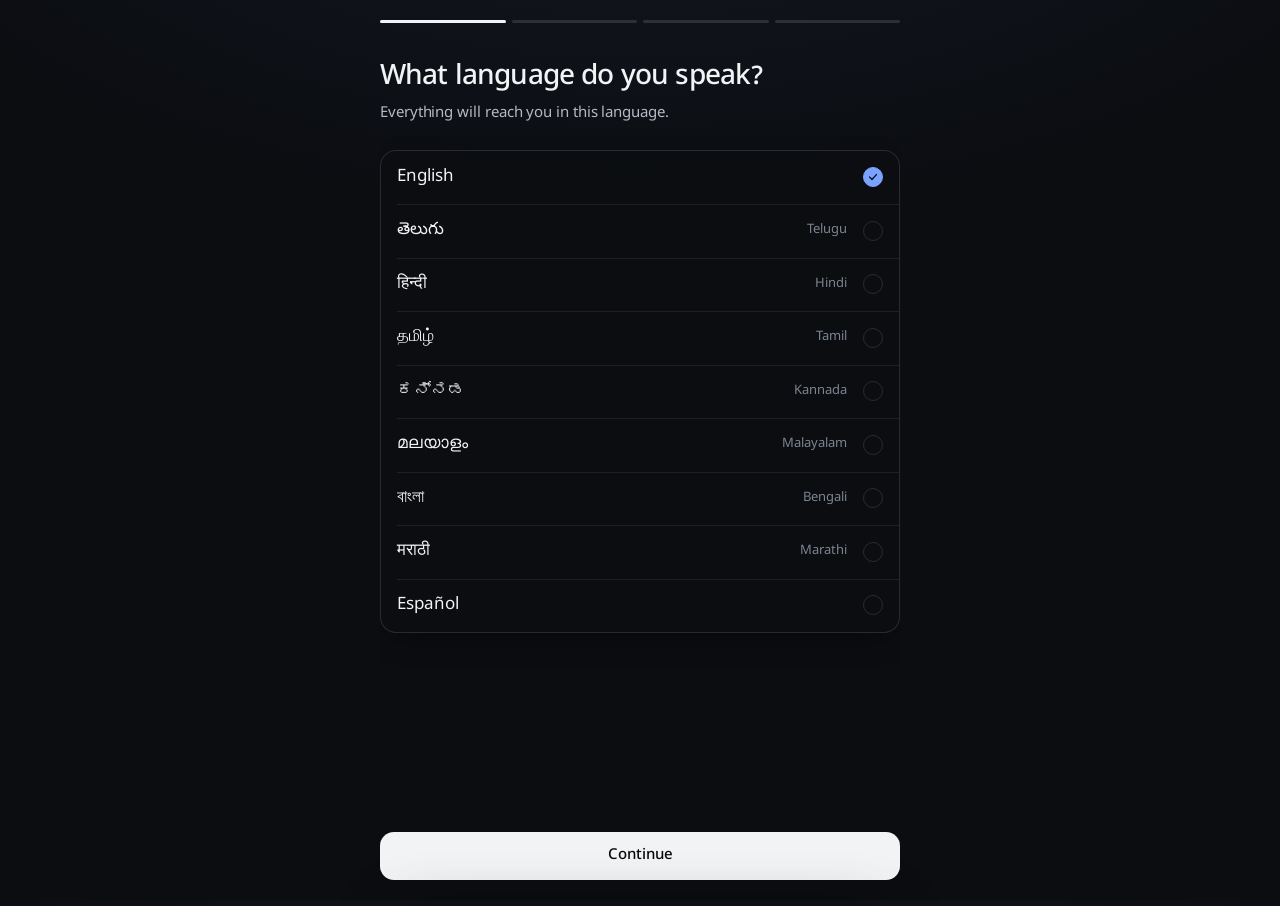
==== commit a89fe026: "One look across Weave: app, widget, float window and call summary match the overlay The call overlay" ====
--- a/garden/web/index.html
+++ b/garden/web/index.html
@@ -7,22 +7,25 @@
 <title>Weave</title>
 <link rel="preconnect" href="https://fonts.googleapis.com">
 <link rel="preconnect" href="https://fonts.gstatic.com" crossorigin>
-<link href="https://fonts.googleapis.com/css2?family=Geist:wght@400;500;600&family=Geist+Mono:wght@400;500&family=Newsreader:ital,opsz,wght@0,6..72,400;0,6..72,500;1,6..72,400&family=Noto+Sans+Telugu:wght@400;500;600&display=swap" rel="stylesheet">
+<link href="https://fonts.googleapis.com/css2?family=Noto+Sans+Telugu:wght@400;500;600;700&display=swap" rel="stylesheet">
 <style>
-/* ---------- tokens ---------- */
+/* ---------- tokens: the same system as the call overlay (extension/panel.css) ---------- */
 :root {
-  --bg: #08090b; --bg-2: #0c0d10;
-  --surface: #111216; --surface-2: #16171c; --surface-3: #1c1d23;
-  --border: rgba(255,255,255,.07); --border-2: rgba(255,255,255,.12);
-  --text: #f3f3f1; --text-2: #a2a2a8; --text-3: #68686f;
-  --accent: #5b8cff; --accent-rgb: 91,140,255;
+  --bg: #0b0d11; --bg-2: #0e1015;
+  --surface: rgba(20, 23, 29, .92); --surface-2: #1a1e25; --surface-3: #222730;
+  --glass: rgba(12, 14, 18, .80); --glass-2: rgba(255, 255, 255, .06);
+  --border: rgba(255,255,255,.08); --border-2: rgba(255,255,255,.12);
+  --text: #f1f3f5; --text-2: #b4bac3; --text-3: #7d8591;
+  --accent: #7aa2ff; --accent-rgb: 122,162,255;
   --accent-2: rgba(var(--accent-rgb),.16); --accent-3: rgba(var(--accent-rgb),.08);
+  --warm: #f5b35c; --warm-rgb: 245,179,92; --warm-soft: rgba(245,179,92,.16);
+  --green: #34d399;
   --r-lg: 20px; --r: 16px; --r-sm: 12px;
   --s1: 4px; --s2: 8px; --s3: 12px; --s4: 16px; --s5: 20px; --s6: 24px; --s7: 32px; --s8: 40px; --s9: 56px;
-  --ui: "Geist", ui-sans-serif, -apple-system, sans-serif;
-  --mono: "Geist Mono", ui-monospace, monospace;
-  --serif: "Newsreader", Georgia, serif;
-  --telugu: "Noto Sans Telugu", "Geist", sans-serif;
+  --ui: -apple-system, BlinkMacSystemFont, "Segoe UI", "Noto Sans Telugu", system-ui, sans-serif;
+  --mono: var(--ui);
+  --serif: var(--ui);
+  --telugu: "Noto Sans Telugu", "Kohinoor Telugu", "Telugu Sangam MN", sans-serif;
   --spring: cubic-bezier(.32,.72,0,1);
   --out: cubic-bezier(.2,.8,.2,1);
   color-scheme: dark;
@@ -37,8 +40,8 @@
 button { font: inherit; color: inherit; background: none; border: 0; padding: 0; cursor: pointer; }
 button:focus-visible, input:focus-visible, [tabindex]:focus-visible { outline: 2px solid rgba(var(--accent-rgb),.7); outline-offset: 2px; border-radius: 10px; }
 .te { font-family: var(--telugu); letter-spacing: 0; }
-.mono { font-family: var(--mono); font-feature-settings: "tnum"; }
-.eyebrow { font: 500 11px/1 var(--mono); letter-spacing: .08em; text-transform: uppercase; color: var(--text-3); }
+.mono { font-family: var(--ui); font-variant-numeric: tabular-nums; }
+.eyebrow { font: 700 11px/1 var(--ui); letter-spacing: .06em; text-transform: uppercase; color: var(--text-3); }
 .muted { color: var(--text-2); }
 svg.i { width: 18px; height: 18px; stroke: currentColor; fill: none; stroke-width: 1.7; stroke-linecap: round; stroke-linejoin: round; flex: none; }
 
@@ -61,8 +64,8 @@
 .btn:active { transform: scale(.97); }
 .btn.primary { background: var(--text); color: #0a0a0c; }
 .btn.primary:hover { background: #fff; }
-.btn.accent { background: var(--accent); color: #fff; box-shadow: 0 0 0 1px rgba(255,255,255,.08) inset, 0 8px 24px -8px rgba(var(--accent-rgb),.55); }
-.btn.accent:hover { background: #6d98ff; }
+.btn.accent { background: var(--accent); color: #0b1020; box-shadow: 0 0 0 1px rgba(255,255,255,.08) inset, 0 8px 24px -8px rgba(var(--accent-rgb),.55); }
+.btn.accent:hover { background: #8fb1ff; }
 .btn.ghost { border: 1px solid var(--border-2); background: var(--surface); }
 .btn.ghost:hover { background: var(--surface-2); border-color: rgba(255,255,255,.18); }
 .btn.block { width: 100%; }
@@ -86,7 +89,7 @@
 .greet h1 { font: 500 32px/1.1 var(--ui); letter-spacing: -0.035em; margin: var(--s6) 0 var(--s2); }
 .greet p { margin: 0; color: var(--text-2); }
 .section-h { display: flex; align-items: baseline; justify-content: space-between; margin: var(--s8) 0 var(--s3); }
-.list { background: var(--surface); border: 1px solid var(--border); border-radius: var(--r); overflow: hidden; }
+.list { background: var(--glass); border: 1px solid var(--border-2); border-radius: var(--r); overflow: hidden; box-shadow: 0 10px 30px -12px rgba(0,0,0,.6); }
 .conn { display: flex; align-items: center; gap: var(--s4); padding: var(--s4); width: 100%; text-align: left; position: relative;
         transition: background .2s; }
 .conn + .conn::before, .row + .row::before { content: ""; position: absolute; top: 0; left: 76px; right: 0; height: 1px; background: var(--border); }
@@ -96,7 +99,7 @@
 .conn .pair { color: var(--text-2); font-size: 13px; display: flex; align-items: center; gap: 6px; margin-top: 2px; }
 .conn .state { font-size: 12px; color: var(--text-3); display: flex; align-items: center; gap: 6px; white-space: nowrap; }
 .dot { width: 6px; height: 6px; border-radius: 50%; background: var(--text-3); flex: none; }
-.dot.on { background: var(--accent); box-shadow: 0 0 0 3px rgba(var(--accent-rgb),.18); }
+.dot.on { background: var(--green); box-shadow: 0 0 0 3px rgba(52,211,153,.18); }
 .start { margin-top: var(--s5); height: 56px; font-size: 16px; border-radius: 16px; }
 .row { display: flex; align-items: center; gap: var(--s4); padding: 14px var(--s4); position: relative; width: 100%; text-align: left; transition: background .2s; }
 .row:hover { background: var(--surface-2); }
@@ -128,7 +131,7 @@
 .lang .en { color: var(--text-3); font-size: 13px; }
 .lang .check { width: 20px; height: 20px; border-radius: 50%; border: 1.5px solid var(--border-2); display: grid; place-items: center; transition: all .2s var(--out); }
 .lang.sel .check { background: var(--accent); border-color: var(--accent); }
-.lang .check svg { width: 12px; height: 12px; stroke: #fff; stroke-width: 2.4; opacity: 0; transform: scale(.5); transition: all .2s var(--spring); }
+.lang .check svg { width: 12px; height: 12px; stroke: #0b1020; stroke-width: 2.4; opacity: 0; transform: scale(.5); transition: all .2s var(--spring); }
 .lang.sel .check svg { opacity: 1; transform: none; }
 .field { width: 100%; height: 56px; border-radius: 14px; border: 1px solid var(--border-2); background: var(--surface); color: var(--text);
          font: 500 20px var(--ui); letter-spacing: -0.02em; padding: 0 var(--s4); outline: none; transition: border-color .2s, box-shadow .2s; }
@@ -147,7 +150,7 @@
 .party .avatar::after { content: ""; position: absolute; inset: -1px; border-radius: 50%; border: 1px solid rgba(var(--accent-rgb),.5); opacity: 0; }
 .party.speaking .avatar::after { animation: ring 1.6s var(--out) infinite; }
 @keyframes ring { from { opacity: .8; transform: scale(1); } to { opacity: 0; transform: scale(1.55); } }
-.party .nm { font: 500 12px/1 var(--mono); letter-spacing: .08em; text-transform: uppercase; }
+.party .nm { font: 700 12px/1 var(--ui); letter-spacing: .08em; text-transform: uppercase; }
 .party .lg { font-size: 12px; color: var(--text-3); margin-top: -4px; }
 .wire { position: relative; height: 56px; }
 .wire .line { position: absolute; left: 0; right: 0; top: 50%; height: 1px; background: linear-gradient(90deg, transparent, var(--border-2) 12%, var(--border-2) 88%, transparent);
@@ -164,7 +167,7 @@
 .pulse.rev { animation-name: travel-rev; }
 @keyframes travel { from { left: 4%; opacity: 0; } 15% { opacity: 1; } 85% { opacity: 1; } to { left: calc(96% - 36px); opacity: 0; } }
 @keyframes travel-rev { from { left: calc(96% - 36px); opacity: 0; } 15% { opacity: 1; } 85% { opacity: 1; } to { left: 4%; opacity: 0; } }
-.wire .mid { position: absolute; left: 50%; top: 50%; transform: translate(-50%, 14px); white-space: nowrap; font: 500 11px/1 var(--mono);
+.wire .mid { position: absolute; left: 50%; top: 50%; transform: translate(-50%, 14px); white-space: nowrap; font: 700 11px/1 var(--ui);
              letter-spacing: .06em; text-transform: uppercase; color: var(--text-3); transition: color .3s, opacity .3s; }
 .wire.translating .mid { color: var(--accent); }
 /* connecting */
@@ -185,7 +188,7 @@
 .status { display: flex; align-items: center; gap: 8px; font-size: 14px; font-weight: 500; }
 .status .timer { color: var(--text-3); font-weight: 400; margin-left: 2px; }
 .s-head .grow { flex: 1; }
-.mode { font: 500 11px/1 var(--mono); letter-spacing: .06em; text-transform: uppercase; color: var(--text-3); border: 1px solid var(--border);
+.mode { font: 700 11px/1 var(--ui); letter-spacing: .06em; text-transform: uppercase; color: var(--text-3); border: 1px solid var(--border);
         border-radius: 999px; padding: 6px 9px; }
 .mode.live { color: var(--accent); border-color: rgba(var(--accent-rgb),.35); }
 .transcript { padding: var(--s3) 0 var(--s6); mask-image: linear-gradient(transparent, #000 28px); }
@@ -193,25 +196,25 @@
 .msg:first-child { border-top: 0; }
 @keyframes msg-in { from { opacity: 0; transform: translateY(8px); } }
 .msg .meta { display: flex; align-items: center; gap: 8px; margin-bottom: 10px; }
-.msg .meta .who { font: 500 11px/1 var(--mono); letter-spacing: .08em; text-transform: uppercase; }
-.msg .meta .sep, .msg .meta .lang, .msg .meta time { font: 400 11px/1 var(--mono); color: var(--text-3); letter-spacing: .04em; }
+.msg .meta .who { font: 700 11px/1 var(--ui); letter-spacing: .08em; text-transform: uppercase; }
+.msg .meta .sep, .msg .meta .lang, .msg .meta time { font: 500 11px/1 var(--ui); color: var(--text-3); letter-spacing: .04em; }
 .msg .meta time { margin-left: auto; white-space: nowrap; }
 .msg.them .meta .who { color: var(--accent); }
 .msg .orig { font-size: 16px; color: var(--text-2); line-height: 1.6; }
 .msg .orig.te { font-size: 17px; }
-.msg .tr { font: 400 22px/1.38 var(--serif); letter-spacing: -0.01em; color: var(--text); margin-top: 6px; min-height: 1.38em; }
-.msg.you .orig { font: 400 20px/1.4 var(--serif); color: var(--text); }
+.msg .tr { font: 600 22px/1.38 var(--ui); letter-spacing: -0.01em; color: var(--text); margin-top: 6px; min-height: 1.38em; }
+.msg.you .orig { font: 600 20px/1.4 var(--ui); color: var(--text); }
 .msg.you.tx .orig { font: 400 17px/1.6 var(--telugu); color: var(--text-2); }
 .msg.you.tx .tr { color: var(--text); }
-.msg .tr.pending { font: 500 11px/1 var(--mono); letter-spacing: .08em; text-transform: uppercase; color: var(--accent); display: flex; align-items: center; gap: 8px; min-height: 30px; }
-.msg .tr.pending::before { content: ""; width: 26px; height: 1.5px; border-radius: 2px; background: linear-gradient(90deg, transparent, var(--accent), transparent) 0 0/60% 100% no-repeat; animation: shimmer .9s linear infinite; }
+.msg .tr.pending, .fl-cur .tr.pending { font: 700 11px/1 var(--ui); letter-spacing: .08em; text-transform: uppercase; color: var(--accent); display: flex; align-items: center; gap: 8px; min-height: 30px; }
+.msg .tr.pending::before, .fl-cur .tr.pending::before { content: ""; width: 26px; height: 1.5px; border-radius: 2px; background: linear-gradient(90deg, transparent, var(--accent), transparent) 0 0/60% 100% no-repeat; animation: shimmer .9s linear infinite; }
 .caret::after { content: ""; display: inline-block; width: 2px; height: 1em; margin-left: 2px; vertical-align: -0.15em; background: var(--accent); animation: blink .9s steps(1) infinite; }
 @keyframes blink { 50% { opacity: 0; } }
 .msg .note { margin-top: 8px; font-size: 13px; color: var(--text-3); }
 .msg .note b { font-weight: 500; color: var(--text-2); }
 .w { color: var(--text); background: linear-gradient(transparent 62%, rgba(var(--accent-rgb),.28) 62%); border-radius: 2px; cursor: pointer; transition: background .2s, color .2s; }
 .w:hover { background: linear-gradient(transparent 0%, rgba(var(--accent-rgb),.28) 0%); }
-.w.known { background: none; color: var(--accent); border-bottom: 1px dashed rgba(var(--accent-rgb),.6); }
+.w.known { background: none; color: var(--accent); border-bottom: 1px dashed var(--accent); }
 .visual { margin-top: var(--s3); display: inline-flex; align-items: center; gap: var(--s3); padding: 6px 12px 6px 6px; border-radius: 12px;
           border: 1px solid var(--border); background: var(--surface); transition: background .2s, border-color .2s, transform .15s; animation: msg-in .38s var(--spring) both; }
 .visual:hover { background: var(--surface-2); border-color: var(--border-2); }
@@ -219,34 +222,48 @@
 .visual img { width: 44px; height: 44px; border-radius: 8px; object-fit: cover; }
 .visual b { font-weight: 500; font-size: 14px; display: block; }
 .visual span { font-size: 12px; color: var(--text-3); }
-.tag { display: inline-flex; align-items: center; gap: 5px; font: 500 10px/1 var(--mono); letter-spacing: .08em; text-transform: uppercase;
-       color: var(--accent); background: var(--accent-3); border-radius: 6px; padding: 4px 6px; }
+.tag { display: inline-flex; align-items: center; gap: 5px; font: 800 10px/1 var(--ui); letter-spacing: .06em; text-transform: uppercase;
+       color: #1b1300; background: var(--warm); border-radius: 6px; padding: 3px 6px; }
 .empty-t { text-align: center; color: var(--text-3); padding: var(--s9) var(--s5); font-size: 14px; }
 .nowline { display: flex; align-items: center; justify-content: center; gap: 8px; height: 22px; color: var(--text-3); font-size: 13px; transition: color .3s; }
 .nowline.act { color: var(--text-2); }
 
+/* a saved call */
+.cs-sum { font: 400 17px/1.55 var(--ui); color: var(--text); margin: 10px 0 0; }
+.cs-all { margin-top: var(--s4); }
+.cs-h { margin: var(--s6) 0 var(--s3); }
+.cs-story { padding: 10px 0; border-top: 1px solid var(--border); }
+.cs-story b { font-weight: 500; } .cs-story div { color: var(--text-2); font-size: 14px; margin-top: 2px; }
+.cl { display: flex; gap: var(--s3); align-items: flex-start; padding: 12px 0; border-top: 1px solid var(--border); }
+.cl-play { width: 34px; height: 34px; flex: none; }
+.cl-t { flex: 1; min-width: 0; }
+.cl-t .te { font-size: 16px; color: var(--text-2); line-height: 1.55; }
+.cl-t .en { font: 600 18px/1.4 var(--ui); color: var(--text); margin-top: 2px; }
+.cl-time { font-size: 11px; color: var(--text-3); }
+.cl-pic { display: inline-flex; align-items: center; gap: 8px; margin-top: 8px; font-size: 13px; color: var(--text-2); }
+.cl-pic img { width: 36px; height: 36px; border-radius: 8px; object-fit: cover; }
 /* ask her */
-.ask { margin: var(--s2) 0 var(--s5); padding: var(--s4); border-radius: var(--r); border: 1px solid rgba(var(--accent-rgb),.3);
-       background: linear-gradient(180deg, rgba(var(--accent-rgb),.08), rgba(var(--accent-rgb),.02)); animation: msg-in .42s var(--spring) both; }
-.ask-h { display: flex; align-items: center; justify-content: space-between; }
-.ask-h .say { width: 36px; height: 36px; }
-.ask-te { font-size: 24px; margin-top: 6px; }
-.ask-roman { font: italic 400 18px/1.4 var(--serif); color: var(--text-2); margin-top: 2px; }
-.ask-en { font-size: 13px; color: var(--text-3); margin-top: 4px; }
+.ask { margin: var(--s2) 0 var(--s5); padding: 12px 14px; border-radius: var(--r); border: 1px solid rgba(var(--warm-rgb),.45);
+       background: linear-gradient(180deg, rgba(var(--warm-rgb),.14), var(--glass)); animation: msg-in .42s var(--spring) both; }
+.ask .eyebrow { color: var(--warm) !important; }
+.ask-te { font-size: 17px; margin-top: 6px; }
+.ask-roman { font: 700 16px/1.35 var(--ui); color: var(--text); margin-top: 2px; }
+.ask-en { font-size: 13px; color: var(--text-2); margin-top: 2px; }
 .livepill { flex: 1; height: 52px; border-radius: 16px; border: 1px solid rgba(var(--accent-rgb),.3); background: var(--accent-3);
             display: flex; align-items: center; justify-content: center; gap: 10px; color: var(--text-2); font-size: 14px; }
 .livepill { color: var(--text); font-weight: 500; transition: background .2s, border-color .2s, transform .15s; }
 .livepill:hover { background: rgba(var(--accent-rgb),.14); border-color: rgba(var(--accent-rgb),.5); }
 .livepill:active { transform: scale(.98); }
-.livepill.on { background: var(--accent); border-color: var(--accent); color: #fff; }
+.livepill.on { background: var(--accent); border-color: var(--accent); color: #0b1020; }
+.livepill.wait { background: var(--surface); border-color: var(--border); color: var(--text-3); cursor: default; }
 .livepill[hidden], .talk[hidden], .icon-btn[hidden] { display: none; }
 /* float over call */
 .fl-body { margin: 0; height: 100vh; overflow: hidden; background: var(--bg); }
 .fl { height: 100vh; display: flex; flex-direction: column; gap: 10px; padding: 12px 16px 14px; position: relative;
-      background: radial-gradient(520px 200px at 0 0, rgba(var(--accent-rgb),.09), transparent 70%), var(--bg); }
+      background: var(--glass); backdrop-filter: blur(16px) saturate(1.2); }
 .fl-h { display: flex; align-items: center; gap: 8px; font-size: 13px; color: var(--text-2); white-space: nowrap; }
-.fl-h b { color: var(--text); font-weight: 500; }
-.fl-lang { font: 400 11px var(--mono); color: var(--text-3); }
+.fl-h b { color: var(--text); font-weight: 700; }
+.fl-lang { font: 500 11px var(--ui); color: var(--text-3); }
 .fl-h .mode { padding: 4px 7px; font-size: 10px; }
 .fl-wire { flex: 1; position: relative; height: 12px; margin: 0 4px; min-width: 40px; }
 .fl-wire .ln { position: absolute; left: 7px; right: 7px; top: 50%; height: 1px; background: rgba(var(--accent-rgb),.3); overflow: hidden; }
@@ -254,21 +271,21 @@
 .fl-wire .n { position: absolute; top: 50%; width: 7px; height: 7px; margin-top: -3.5px; border-radius: 50%; background: var(--text-2); }
 .fl-wire .n.you { left: 0; } .fl-wire .n.them { right: 0; background: var(--accent); }
 .fl-wire .pulse { width: 18px; }
-.fl-prev { font: 400 clamp(13px, 3.3vw, 17px)/1.35 var(--serif); color: var(--text-3); white-space: nowrap; overflow: hidden; text-overflow: ellipsis;
+.fl-prev { font: 600 clamp(13px, 3.3vw, 17px)/1.35 var(--ui); color: var(--text-3); white-space: nowrap; overflow: hidden; text-overflow: ellipsis;
            padding-bottom: 10px; border-bottom: 1px solid var(--border); min-height: 1.35em; }
 .fl-ask { display: flex; align-items: baseline; gap: 8px; flex-wrap: nowrap; white-space: nowrap; overflow: hidden; flex: none; padding: 8px 10px; border-radius: 12px; min-height: 0;
-          border: 1px solid rgba(var(--accent-rgb),.4); background: rgba(var(--accent-rgb),.08); animation: msg-in .32s var(--spring) both; }
+          border: 1px solid rgba(var(--warm-rgb),.45); background: linear-gradient(180deg, rgba(var(--warm-rgb),.14), var(--glass)); animation: msg-in .32s var(--spring) both; }
 .fl-ask[hidden], .fl-prev[hidden] { display: none; }
 .fl-ask .te { font-size: 16px; color: var(--text); }
-.fl-ask .rom { font: italic 400 14px var(--serif); color: var(--text-2); }
-.fl-ask .en { font-size: 12px; color: var(--text-3); overflow: hidden; text-overflow: ellipsis; min-width: 0; }
+.fl-ask .rom { font: 700 14px var(--ui); color: var(--text); }
+.fl-ask .en { font-size: 12px; color: var(--text-2); overflow: hidden; text-overflow: ellipsis; min-width: 0; }
 .fl-cur { flex: 1; min-height: 0; display: flex; flex-direction: column; justify-content: flex-end; overflow: hidden;
           -webkit-mask-image: linear-gradient(transparent, #000 18px); mask-image: linear-gradient(transparent, #000 18px); }
-.fl-who { font: 500 10.5px/1 var(--mono); letter-spacing: .08em; text-transform: uppercase; color: var(--accent); margin-bottom: 6px; }
+.fl-who { font: 800 10px/1 var(--ui); letter-spacing: .06em; text-transform: uppercase; color: var(--accent); margin-bottom: 6px; }
 .fl-who.you { color: var(--text-2); }
 .fl-orig { font: 400 clamp(14px, 3.6vw, 19px)/1.5 var(--ui); color: var(--text-2); }
 .fl-orig.te { font-family: var(--telugu); }
-.fl-tr { font: 400 clamp(20px, 5.8vw, 34px)/1.25 var(--serif); letter-spacing: -0.01em; color: var(--text); margin-top: 2px; }
+.fl-tr { font: 600 clamp(20px, 5.4vw, 30px)/1.3 var(--ui); color: var(--text); margin-top: 2px; }
 .fl-cur .tr.pending { margin-top: 6px; min-height: 0; }
 .fl-cur .w { cursor: pointer; }
 .fl-empty { color: var(--text-3); font-size: 14px; }
@@ -277,13 +294,13 @@
 .fl-vis:hover { background: var(--surface-2); }
 .fl-vis img { width: 30px; height: 30px; border-radius: 7px; object-fit: cover; }
 .fl-card { position: absolute; left: 12px; right: 12px; bottom: 12px; display: flex; gap: 12px; align-items: center; padding: 10px 12px 10px 10px;
-           border-radius: 14px; border: 1px solid var(--border-2); background: rgba(17,18,22,.96); box-shadow: 0 12px 40px -12px rgba(0,0,0,.8);
+           border-radius: 14px; border: 1px solid var(--border-2); background: rgba(12,14,18,.94); backdrop-filter: blur(16px); box-shadow: 0 12px 40px -12px rgba(0,0,0,.8);
            animation: msg-in .32s var(--spring) both; }
-.fl-card.ask { border-color: rgba(var(--accent-rgb),.45); background: linear-gradient(180deg, rgba(28,36,60,.97), rgba(17,18,22,.97)); }
+.fl-card.ask { border-color: rgba(var(--warm-rgb),.45); background: linear-gradient(180deg, rgba(60,44,22,.97), rgba(12,14,18,.97)); }
 .fl-card img { width: 64px; height: 64px; border-radius: 10px; object-fit: cover; flex: none; }
 .fl-card .t { flex: 1; min-width: 0; }
 .fl-card .big { font-size: 20px; line-height: 1.3; }
-.fl-card .rom { font: italic 400 15px var(--serif); color: var(--text-2); }
+.fl-card .rom { font: 700 15px var(--ui); color: var(--text); }
 .fl-card .en { font-size: 13px; color: var(--text); margin-top: 2px; overflow: hidden; text-overflow: ellipsis; display: -webkit-box; -webkit-line-clamp: 2; -webkit-box-orient: vertical; }
 .fl-card .en span { color: var(--text-3); }
 .fl-x { width: 28px; height: 28px; border-radius: 8px; display: grid; place-items: center; color: var(--text-3); align-self: flex-start; transition: background .2s, color .2s; }
@@ -294,10 +311,10 @@
 .talk { flex: 1; height: 52px; border-radius: 16px; border: 1px solid var(--border-2); background: var(--surface); display: flex; align-items: center; justify-content: center; gap: 10px;
         font-weight: 500; transition: background .2s, border-color .2s, transform .15s, box-shadow .3s; user-select: none; touch-action: none; }
 .talk:hover { background: var(--surface-2); }
-.talk.on { background: var(--accent); border-color: var(--accent); color: #fff; box-shadow: 0 10px 30px -10px rgba(var(--accent-rgb),.8); transform: scale(.985); }
+.talk.on { background: var(--accent); border-color: var(--accent); color: #0b1020; box-shadow: 0 10px 30px -10px rgba(var(--accent-rgb),.8); transform: scale(.985); }
 .dock .icon-btn { width: 52px; height: 52px; border-radius: 16px; position: relative; }
 .dock .icon-btn.sel { color: var(--accent); border-color: rgba(var(--accent-rgb),.35); background: var(--accent-3); }
-.badge { position: absolute; top: -4px; right: -4px; min-width: 18px; height: 18px; border-radius: 9px; background: var(--accent); color: #fff;
+.badge { position: absolute; top: -4px; right: -4px; min-width: 18px; height: 18px; border-radius: 9px; background: var(--accent); color: #0b1020;
          font: 600 10px/18px var(--ui); text-align: center; padding: 0 5px; transform: scale(0); transition: transform .3s var(--spring); }
 .badge.on { transform: scale(1); }
 .badge.bump { animation: bump .4s var(--spring); }
@@ -328,18 +345,18 @@
 .wx-img img { width: 100%; height: 100%; object-fit: cover; display: block; transform: scale(1.04); transition: transform 1.2s var(--out), opacity .5s; opacity: 0; }
 .wx-img img.ready { transform: none; opacity: 1; }
 .wx-img::after { content: ""; position: absolute; inset: 0; background: linear-gradient(transparent 55%, rgba(8,9,11,.75)); }
-.wx-img .credit { position: absolute; left: 12px; bottom: 10px; z-index: 1; font: 400 11px var(--mono); color: rgba(255,255,255,.6); }
+.wx-img .credit { position: absolute; left: 12px; bottom: 10px; z-index: 1; font: 500 11px var(--ui); color: rgba(255,255,255,.6); }
 .wx-head { display: flex; align-items: flex-end; justify-content: space-between; gap: var(--s4); margin-top: var(--s5); }
 .wx-head h3 { margin: 6px 0 0; font: 500 34px/1.15 var(--telugu); letter-spacing: 0; }
-.wx-head .roman { font: italic 400 18px var(--serif); color: var(--text-2); }
+.wx-head .roman { font: 700 18px var(--ui); color: var(--text-2); }
 .say { width: 44px; height: 44px; border-radius: 50%; border: 1px solid var(--border-2); display: grid; place-items: center; color: var(--text); transition: background .2s, transform .15s; flex: none; }
 .say:hover { background: var(--surface-2); }
 .say.playing { color: var(--accent); border-color: rgba(var(--accent-rgb),.5); }
-.wx-mean { font: 400 21px/1.4 var(--serif); margin: var(--s4) 0 0; }
+.wx-mean { font: 600 21px/1.4 var(--ui); margin: var(--s4) 0 0; }
 .wx-desc { color: var(--text-2); margin: 6px 0 0; font-size: 14px; }
 .wx-ex { margin-top: var(--s5); padding: var(--s4); border-radius: var(--r-sm); background: var(--surface); border: 1px solid var(--border); }
 .wx-ex .te { color: var(--text-2); margin-top: 8px; }
-.wx-ex .en { font: 400 17px/1.4 var(--serif); margin-top: 4px; }
+.wx-ex .en { font: 600 17px/1.4 var(--ui); margin-top: 4px; }
 .wx-actions { display: flex; gap: var(--s3); margin-top: var(--s5); }
 .wx-actions .btn { flex: 1; }
 .add.done { background: var(--accent-2); color: var(--accent); box-shadow: none; }
@@ -442,15 +459,25 @@
   active: null,                                         // connection in the current session
   session: null,
 };
-const DEFAULT_CONNECTIONS = [
-  { id: "ammamma", name: "Ammamma", lang: "te", last: Date.now() - 2 * 3600e3, recent: true },
-];
-// Sample connections from earlier versions; dropped unless you added them yourself.
-const SAMPLE_CONNECTION_IDS = new Set(["thatayya", "pinni"]);
+/* Your people: whoever the translator has been run for (subtitles.py --caller), newest call first,
+   plus anyone you added yourself. Nothing built in. */
+const slug = (name) => (name || "").toLowerCase().replace(/\W+/g, "-");
+function peopleFromCalls(calls, added) {
+  const byId = new Map();
+  for (const c of calls || []) {
+    const id = slug(c.caller || "Grandma");
+    if (!byId.has(id)) byId.set(id, { id, name: c.caller || "Grandma", lang: "te", last: Date.parse(c.started) || Date.now() });
+  }
+  for (const c of added) if (!byId.has(c.id)) byId.set(c.id, c);
+  return [...byId.values()].sort((a, b) => b.last - a.last);
+}
+/* The person on a live call when we haven't met them yet: the translator's own default caller. */
+const partner = () => state.connections[0] || { id: "grandma", name: "Grandma", lang: "te", last: Date.now() };
 
 async function loadData() {
   const get = (u) => fetch(u).then((r) => (r.ok ? r.json() : null)).catch(() => null);
-  const [lex, lib, script, garden, progress, calls] = await Promise.all([get("/lexicon.json"), get("/images/library.json"), get("/samples/call_script.json"), get("/api/garden"), get("/api/progress"), get("/api/calls")]);
+  const [lex, lib, script, garden, progress, calls, dict] = await Promise.all([get("/lexicon.json"), get("/images/library.json"), get("/samples/call_script.json"), get("/api/garden"), get("/api/progress"), get("/api/calls"), get("/calls/family_dictionary.json")]);
+  state.dict = dict || {};    // family dictionary: each word with her voice saying it, from the call it first came up in
   state.progress = progress;
   state.calls = calls || [];  // real calls saved by the story keeper (calls/), newest first
   state.hasDictionary = await fetch("/calls/dictionary.html", { method: "HEAD" }).then((r) => r.ok).catch(() => false);
@@ -569,9 +596,9 @@
 function growthNumbers() {
   const p = state.progress, g = state.garden;
   const days = g?.days?.length ? g.days.map((d) => d.heard) : [];
-  if (p?.met) return { real: true, met: p.met, known: p.known, hearings: p.hearings, days, learnAfter: p.learn_after,
+  if (p?.met) return { real: true, met: p.met, known: p.known, hearings: p.hearings, days, keepAt: p.keep_at,
                        kept: p.words.filter((w) => w.known) };
-  return { real: false, met: g?.totals?.phrases ?? 0, known: g?.totals?.bloom ?? 0, hearings: g?.totals?.heard ?? 0, days, learnAfter: 3,
+  return { real: false, met: g?.totals?.phrases ?? 0, known: g?.totals?.bloom ?? 0, hearings: g?.totals?.heard ?? 0, days, keepAt: 0.7,
            kept: (g?.plants || []).filter((x) => x.stage === "bloom" && !/vocative/.test(x.roman || "")).map((x) => ({ telugu: x.phrase, roman: x.roman, english: x.english })) };
 }
 function renderHome(live = false) {
@@ -583,9 +610,11 @@
   $("#v-home").innerHTML = `<div class="scroll" style="height:100%"><div class="col" style="padding-bottom:48px">
     <div class="topbar rise" style="--d:0"><div class="brand">${Logo()}Weave</div>
       <button class="avatar" style="--size:34px" aria-label="Profile">${initialOf(name)}</button></div>
-    <div class="greet rise" style="--d:1"><h1>${greet}, ${esc(name)}</h1><p>${byId.ammamma ? "Ammamma usually calls around this time." : "Pick up where you left off."}</p></div>
+    <div class="greet rise" style="--d:1"><h1>${greet}, ${esc(name)}</h1><p>${state.calls?.[0] ? `Last call with ${esc(state.calls[0].caller)} · ${esc(whenLabel(state.calls[0].started))}` : "Start subtitles.py and call on WhatsApp Web. Weave opens the call by itself."}</p></div>
     <div class="section-h rise" style="--d:2"><span class="eyebrow">Your connections</span></div>
-    <div class="list rise" style="--d:3">${state.connections.map((c) => ConnectionCard(c, live)).join("")}</div>
+    ${state.connections.length ? `<div class="list rise" style="--d:3">${state.connections.map((c) => ConnectionCard(c, live)).join("")}</div>`
+      : `<div class="list rise" style="--d:3"><div class="row" style="cursor:default"><span class="t"><div>The people you call show up here after your first call.</div></span></div></div>`}
+    ${NextCall()}
     <button class="btn accent block start rise" style="--d:4" id="start">${icon("plus")} Start a connection</button>
     <div class="section-h rise" style="--d:5"><span class="eyebrow">Your language growth</span>${state.hasDictionary ? '<a class="eyebrow" href="/calls/dictionary.html" target="_blank" style="color:var(--text-2);text-decoration:none">Family dictionary ↗</a>' : '<button class="eyebrow" id="growth-more" style="color:var(--text-2)">Details</button>'}</div>
     <button class="growth-teaser rise" style="--d:6" id="growth">
@@ -598,7 +627,9 @@
       : `<div class="list rise" style="--d:8"><div class="row" style="cursor:default"><span class="t"><div>Your calls will appear here, each with its story, her voice and the words you heard.</div></span></div></div>`}
   </div></div>`;
   const root = $("#v-home");
-  root.querySelectorAll("[data-conn]").forEach((b) => b.onclick = () => startSession(state.connections.find((c) => c.id === b.dataset.conn) || state.connections[0]));
+  root.querySelectorAll("[data-conn]").forEach((b) => b.onclick = () => startSession(state.connections.find((c) => c.id === b.dataset.conn) || partner()));
+  root.querySelectorAll("[data-call]").forEach((b) => b.onclick = () => openCall(b.dataset.call));
+  root.querySelectorAll("[data-say]").forEach((b) => b.onclick = (e) => { e.stopPropagation(); speak(b.dataset.say, b); });
   $("#start").onclick = () => onboard(true);
   $("#growth").onclick = () => openSheet(LearningProgress());
   $("#growth-more") && ($("#growth-more").onclick = () => openSheet(LearningProgress()));
@@ -610,15 +641,65 @@
   const time = d.toLocaleTimeString([], { hour: "numeric", minute: "2-digit" });
   return days <= 0 ? `Today ${time}` : days === 1 ? "Yesterday" : days < 7 ? d.toLocaleDateString([], { weekday: "short" }) : d.toLocaleDateString([], { month: "short", day: "numeric" });
 }
+/* "For your next call": the questions the story keeper wrote from her stories last time. */
+function NextCall() {
+  const call = (state.calls || []).find((c) => c.questions?.length);
+  if (!call) return "";
+  return `<div class="section-h rise" style="--d:4"><span class="eyebrow">For your next call with ${esc(call.caller)}</span></div>
+    <div class="rise" style="--d:4">${call.questions.slice(0, 3).map((q) => `<div class="ask" style="margin:0 0 10px">
+      <div class="ask-h"><span class="eyebrow" style="color:var(--accent)">Ask</span>${q.roman ? `<button class="say" data-say="${esc(q.telugu || q.roman)}" aria-label="Hear it">${icon("vol")}</button>` : ""}</div>
+      ${q.telugu ? `<div class="ask-te te">${esc(q.telugu)}</div>` : ""}${q.roman ? `<div class="ask-roman">“${esc(q.roman)}”</div>` : ""}<div class="ask-en">${esc(q.english || "")}</div></div>`).join("")}</div>`;
+}
 function CallRow(call) {
   const c = state.connections.find((x) => x.name.toLowerCase() === (call.caller || "").toLowerCase()) || { name: call.caller, lang: "te" };
   const mins = Math.max(1, Math.round((call.duration_s || 0) / 60));
   const detail = call.stories?.length ? call.stories.join(" · ") : `${call.lines} lines · ${call.words} words${call.new_words ? ` (${call.new_words} new)` : ""}`;
   const pics = (call.pictures || []).slice(0, 3).map((p) => `<img src="/${esc(p)}" alt="" style="width:34px;height:34px;object-fit:cover;border-radius:8px;margin-left:4px">`).join("");
-  return `<a class="row" href="${esc(call.page || "#")}" target="_blank" style="text-decoration:none;color:inherit">
+  return `<button class="row" data-call="${esc(call.id)}">
     <span class="avatar ${c.lang === "te" ? "te" : ""}" style="--size:40px">${avatarText(c)}</span>
     <span class="t"><b>${esc(call.title)}</b><div>${esc(detail)}</div></span>
-    <span style="display:flex;align-items:center">${pics}<span class="when mono" style="margin-left:10px">${whenLabel(call.started)} · ${mins}m</span></span></a>`;
+    <span style="display:flex;align-items:center">${pics}<span class="when mono" style="margin-left:10px">${whenLabel(call.started)} · ${mins}m</span></span></button>`;
+}
+const player = new Audio();
+let playingBtn = null;
+function playClip(url, btn) {
+  if (playingBtn === btn && !player.paused) { player.pause(); btn?.classList.remove("playing"); playingBtn = null; return; }
+  playingBtn?.classList.remove("playing");
+  player.src = url; player.play().catch(() => toast("Couldn't play that recording", "x"));
+  playingBtn = btn; btn?.classList.add("playing");
+  player.onended = () => { btn?.classList.remove("playing"); playingBtn = null; };
+}
+/* Her voice if the family dictionary has it, otherwise the browser's voice as a stand-in. */
+function speak(text, btn, clip) {
+  if (clip) return playClip(`/calls/${clip}`, btn);
+  speechSynthesis.cancel();
+  const v = speechSynthesis.getVoices().find((x) => x.lang?.startsWith("te"));
+  const u = new SpeechSynthesisUtterance(text); if (v) u.voice = v; u.lang = v ? v.lang : "en-IN"; u.rate = 0.85;
+  btn?.classList.add("playing"); u.onend = () => btn?.classList.remove("playing");
+  speechSynthesis.speak(u);
+}
+async function openCall(id) {
+  const call = await fetch(`/calls/${encodeURIComponent(id)}/call.json`).then((r) => (r.ok ? r.json() : null)).catch(() => null);
+  if (!call) { toast("That call isn't saved on this Mac any more", "x"); return; }
+  const meta = state.calls.find((c) => c.id === id) || {};
+  const story = call.story || {}, lines = call.lines || [], words = call.words || [];
+  const mins = Math.max(1, Math.round((call.duration_s || 0) / 60));
+  const base = `/calls/${encodeURIComponent(call.id)}/`;
+  openSheet(`<div class="eyebrow">${esc(call.caller)} · ${esc(whenLabel(call.started))} · ${mins} min</div>
+    <h2>${esc(story.title || `Call with ${call.caller}`)}</h2>
+    ${story.summary ? `<p class="cs-sum">${esc(story.summary)}</p>` : ""}
+    ${meta.has_audio ? `<button class="btn ghost block cs-all" data-clip="${esc(base)}call.m4a">${icon("vol")} Her side of the call · ${mins} min</button>` : ""}
+    ${(story.stories || []).length ? `<div class="eyebrow cs-h">Stories she told</div>${story.stories.map((st) => `<div class="cs-story"><b>${esc(st.title)}</b><div>${esc(st.summary || "")}</div></div>`).join("")}` : ""}
+    ${(story.questions || []).length ? `<div class="eyebrow cs-h">Ask next time</div>${story.questions.map((q) => `<div class="ask" style="margin:0 0 8px"><div class="ask-te te">${esc(q.telugu || "")}</div><div class="ask-roman">“${esc(q.roman || "")}”</div><div class="ask-en">${esc(q.english || "")}</div></div>`).join("")}` : ""}
+    <div class="eyebrow cs-h">The call · ${lines.length} lines</div>
+    ${lines.map((l) => `<div class="cl">
+      ${l.clip ? `<button class="say cl-play" data-clip="${esc(base + l.clip)}" aria-label="Play her voice">${icon("vol")}</button>` : '<span class="cl-play"></span>'}
+      <div class="cl-t">${l.route === "english" ? `<div class="en">${esc(l.telugu)}</div>` : `<div class="te">${esc(l.telugu)}</div><div class="en">${esc(l.english || "")}</div>`}
+        ${l.picture?.image ? `<div class="cl-pic"><img src="/${esc(l.picture.image)}" alt=""><span>${esc(l.picture.name || "")}</span></div>` : ""}</div>
+      <span class="mono cl-time">${esc((l.time || "").slice(0, 5))}</span></div>`).join("")}
+    ${words.length ? `<div class="eyebrow cs-h">Words from this call · ${words.length}</div>${words.slice(0, 12).map((w) => VocabularyCard({ telugu: w.telugu, roman: w.roman, english: `${w.english || ""}${w.status === "new" ? " · new" : ""}`, image: wordInfo(w.id).image })).join("")}` : ""}
+    ${meta.page ? `<a class="btn ghost block" style="margin-top:18px;text-decoration:none" href="${esc(meta.page)}" target="_blank">Open the story page ↗</a>` : ""}`,
+  { bind: (sh) => sh.querySelectorAll("[data-clip]").forEach((b) => b.onclick = () => playClip(b.dataset.clip, b)), onClose: () => { player.pause(); playingBtn?.classList.remove("playing"); } });
 }
 /* When the translator starts a call, open it here by itself: the home screen alone never shows a live call. */
 function watchForLiveCall() {
@@ -629,7 +710,7 @@
     if (!live) { state.leftLiveCall = false; return; }
     if (state.leftLiveCall || params.has("demo")) return;  // you went back home from this call: stay home
     clearInterval(state.homeWatch);
-    const c = state.connections[0];
+    const c = partner();
     toast(`Live call · opening ${c.name}'s call`, "arrow");
     startSession(c);
   }, 2500);
@@ -732,15 +813,18 @@
   $("#v-session").innerHTML = SessionView(c);
   show("session");
   animateBars();
-  animateConnect("s-cv", "Connected").then(() => setState("Connected"));
+  animateConnect("s-cv", "Connected").then(() => {
+    if (state.session?.mode !== "waiting") return setState("Connected");
+    $("#s-cv .wire")?.classList.remove("live"); const mid = $("#s-cv .mid"); if (mid) mid.textContent = "Waiting";
+  });
   s.timer = setInterval(() => { const t = Math.floor((Date.now() - s.started) / 1000); $("#s-timer").textContent = `${Math.floor(t / 60)}:${String(t % 60).padStart(2, "0")}`; }, 1000);
   bindSession(c);
   renderRail();
   connectLive(s).then((live) => {
     if (state.session !== s) return;
-    setMode(live ? "live" : "demo");
+    setMode(live ? "live" : params.has("demo") ? "demo" : "waiting");
     if (live) { connectOutgoing(s); return; }
-    runDemo(s);
+    if (params.has("demo")) runDemo(s);
     if (!params.has("demo")) s.watch = setInterval(async () => {
       if (state.session !== s) return clearInterval(s.watch);
       if (await probeLive()) { clearInterval(s.watch); toast(`Live call found · switching to ${c.name}'s call`, "arrow"); startSession(c); }
@@ -749,8 +833,17 @@
 }
 function setState(text) { const el = $("#s-state"); if (el) el.textContent = text; }
 function setMode(m) {
-  state.session.mode = m; const el = $("#s-mode"); el.textContent = m === "live" ? "Live" : "Demo"; el.classList.toggle("live", m === "live");
-  $("#s-talk").hidden = m === "live"; $("#s-livepill").hidden = m !== "live"; $("#s-float").hidden = m === "live";
+  state.session.mode = m; const el = $("#s-mode"); el.textContent = { live: "Live", demo: "Demo", waiting: "Waiting" }[m]; el.classList.toggle("live", m === "live");
+  if (m === "waiting") {
+    setState("Waiting"); $("#s-dot").classList.remove("on");
+    const e = $("#s-empty"); if (e) e.innerHTML = `Waiting for the call.<br><span style="color:var(--text-3)">Start <span class="mono">subtitles.py</span> and call ${esc(state.active.name)} on WhatsApp Web. Weave connects by itself.</span>`;
+  } else if (m === "live") {
+    setState("Connected"); $("#s-dot").classList.add("on");
+    $("#s-cv .wire")?.classList.add("live"); const mid = $("#s-cv .mid"); if (mid) mid.textContent = "Connected";
+  }
+  $("#s-talk").hidden = m !== "demo"; $("#s-livepill").hidden = m === "demo"; $("#s-float").hidden = m !== "demo";
+  const pill = $("#s-livepill"); pill.disabled = m === "waiting"; pill.classList.toggle("wait", m === "waiting");
+  if (!float.win) pill.querySelector("span").textContent = m === "waiting" ? "Waiting for subtitles.py" : "Float over call";
   floatUpdate();
 }
 function setNow(text, active = false) { const el = $("#s-now"); if (!el) return; el.textContent = text; el.classList.toggle("act", active); }
@@ -868,7 +961,9 @@
   $("#s-empty")?.remove();
   const el = document.createElement("article");
   el.className = "ask";
-  el.innerHTML = `<div class="ask-h"><span class="eyebrow" style="color:var(--accent)">Ask ${esc(state.active?.name || m.caller || "her")}</span>
+  // m.context: the next-call starter ("Last call: ..."); m.about: something she just mentioned (topics.py)
+  const who = esc(state.active?.name || m.caller || "her"), about = m.about ? ` about ${esc(m.about)}` : "";
+  el.innerHTML = `<div class="ask-h"><span class="eyebrow" style="color:var(--warm)">${m.context ? `${esc(m.context)} · ask ${who}` : `Ask ${who}${about}`}</span>
       ${"speechSynthesis" in window ? `<button class="say" aria-label="Hear it">${icon("vol")}</button>` : ""}</div>
     <div class="ask-te te">${esc(m.telugu)}</div><div class="ask-roman">“${esc(m.roman)}”</div><div class="ask-en">${esc(m.english || "")}</div>`;
   el.querySelector(".say")?.addEventListener("click", (e) => {
@@ -962,7 +1057,7 @@
   const win = float.win; if (!win) return;
   const box = win.document.getElementById("fl-card");
   box.innerHTML = `<div class="fl-card ${c.ask ? "ask" : ""}">${c.image ? `<img src="${esc(abs(c.image))}" alt="">` : ""}
-    <div class="t">${c.ask ? `<div class="eyebrow" style="color:var(--accent)">Ask ${esc(state.active.name)}</div>` : ""}
+    <div class="t">${c.ask ? `<div class="eyebrow" style="color:var(--warm)">Ask ${esc(state.active.name)}</div>` : ""}
       ${c.telugu ? `<div class="te big">${esc(c.telugu)}</div>` : ""}${c.roman ? `<div class="rom">${c.ask ? "“" + esc(c.roman) + "”" : esc(c.roman)}</div>` : ""}
       <div class="en">${esc(c.english || "")}${c.note && !c.ask ? ` · <span>${esc(c.note)}</span>` : ""}</div></div>
     <button class="fl-x" aria-label="Close">${icon("x")}</button></div>`;
@@ -972,7 +1067,7 @@
 function floatAsk(m) {
   const win = float.win; if (!win) return;
   const d = win.document, el = d.getElementById("fl-ask"), prev = d.getElementById("fl-prev");
-  el.innerHTML = `<span class="eyebrow" style="color:var(--accent)">Ask</span><span class="te">${esc(m.telugu)}</span><span class="rom">“${esc(m.roman)}”</span><span class="en">${esc(m.english || "")}</span>`;
+  el.innerHTML = `<span class="eyebrow" style="color:var(--warm)">${m.context ? esc(m.context) + " · ask" : "Ask" + (m.about ? " about " + esc(m.about) : "")}</span><span class="te">${esc(m.telugu)}</span><span class="rom">“${esc(m.roman)}”</span><span class="en">${esc(m.english || "")}</span>`;
   el.hidden = false; prev.hidden = true;
   clearTimeout(float.askTimer);
   float.askTimer = setTimeout(() => { el.hidden = true; prev.hidden = false; }, 25000);
@@ -1029,6 +1124,7 @@
     const fresh = calls?.find((c) => !known.has(c.id) && c.page);
     if (!fresh) continue;
     await loadData();  // progress and the family dictionary changed too
+    state.connections = peopleFromCalls(state.calls, (state.connections || []).filter((c) => c.added));
     if (state.session === s) s.ended = true;
     openSheet(StoryReady(fresh));
     return;
@@ -1045,7 +1141,7 @@
     <div class="lp-grid" style="margin-top:14px"><div class="lp-cell"><div class="eyebrow">Lines</div><div class="stat-n">${call.lines}</div></div>
       <div class="lp-cell"><div class="eyebrow">Words</div><div class="stat-n">${call.words}</div></div>
       <div class="lp-cell"><div class="eyebrow">New</div><div class="stat-n">${call.new_words}</div></div></div>
-    <div class="wx-actions"><a class="btn primary" href="${esc(call.page)}" target="_blank" style="text-decoration:none">Open the story ↗</a><button class="btn ghost" id="sum-done">Done</button></div>`;
+    <div class="wx-actions"><button class="btn primary" data-open-call="${esc(call.id)}">Open the call</button><button class="btn ghost" id="sum-done">Done</button></div>`;
 }
 function onLive(s, m, side = "them") {
   if (state.session !== s) return;
@@ -1221,15 +1317,7 @@
     const f = sh.querySelector("#wx-forget");
     if (f) f.onclick = () => { state.session?.ws?.send(JSON.stringify({ type: "forget", id: key })); closeSheet(); toast("Weave will translate it again next time", "undo"); };
     const say = sh.querySelector("#wx-say");
-    if (say) say.onclick = () => {
-      speechSynthesis.cancel();
-      const u = new SpeechSynthesisUtterance(info.telugu || info.english);
-      const v = speechSynthesis.getVoices().find((x) => x.lang?.startsWith("te"));
-      if (v) u.voice = v; else u.text = info.roman || info.english;
-      u.lang = v ? v.lang : "en-IN"; u.rate = 0.85;
-      say.classList.add("playing"); u.onend = () => say.classList.remove("playing");
-      speechSynthesis.speak(u);
-    };
+    if (say) say.onclick = () => speak(info.telugu || info.roman || info.english, say, state.dict?.[key]?.clip);
   } });
 }
 function VocabularyCard(v) {
@@ -1248,7 +1336,7 @@
     </div>
     <div class="lp-cell" style="margin-top:12px"><div style="display:flex;justify-content:space-between;align-items:baseline"><div class="eyebrow">Kept in Telugu for you</div><div class="mono">${pct}%</div></div>
       <div class="meter"><i style="width:${pct}%"></i></div>
-      <div class="muted" style="font-size:13px;margin-top:10px">Once you've heard a word ${g.learnAfter} times, Weave stops translating it and leaves it in Telugu.</div></div>
+      <div class="muted" style="font-size:13px;margin-top:10px">Weave estimates how likely you are to know each word from how often you've heard it, pictures you've seen, and the words you tap. Once it's ${Math.round((g.keepAt ?? 0.7) * 100)}% sure, it stops translating the word and leaves it in Telugu.</div></div>
     ${g.days.length ? `<div class="lp-cell" style="margin-top:12px"><div class="eyebrow">Words heard per day</div>
       <div class="spark">${g.days.map((d, i) => `<i class="${i === g.days.length - 1 ? "today" : ""}" style="height:${(d / max) * 100}%;animation-delay:${i * 25}ms" title="${d}"></i>`).join("")}</div></div>` : ""}
     ${g.kept.length ? `<div style="margin-top:20px"><div class="eyebrow" style="margin-bottom:6px">Words you know now</div>${g.kept.slice(0, 8).map((w) => VocabularyCard(w)).join("")}</div>` : ""}
@@ -1269,6 +1357,8 @@
   if (id === "m-growth") openSheet(LearningProgress());
   if (id === "m-mode") { closeSheet(); const c = state.active; if (state.session?.mode === "live") { history.replaceState(null, "", "?demo=1"); params.set("demo", "1"); } else { params.delete("demo"); history.replaceState(null, "", location.pathname); } startSession(c); }
   if (id === "m-new") { closeSheet(); onboard(true); }
+  const openId = e.target.closest("[data-open-call]")?.dataset.openCall;
+  if (openId) { const s = state.session; if (s) { state.leftLiveCall = true; endSession(true); } renderHome(); show("home"); openCall(openId); return; }
   if (id === "sum-done") { closeSheet(); const cv = $("#s-cv"); cv?.classList.add("connecting"); state.leftLiveCall = true; setTimeout(home, 420); }
 });
 function Summary() {
@@ -1307,14 +1397,12 @@
 (async function boot() {
   await loadData();
   if (params.has("reset")) { localStorage.clear(); state.profile = null; state.vocab = []; state.connections = null; }
-  if (!state.connections) { state.connections = DEFAULT_CONNECTIONS; store.set("connections", state.connections); }
-  state.connections = state.connections.filter((c) => c.added || !SAMPLE_CONNECTION_IDS.has(c.id));
-  if (!state.connections.length) state.connections = DEFAULT_CONNECTIONS;
-  store.set("connections", state.connections);
+  state.connections = peopleFromCalls(state.calls, (state.connections || []).filter((c) => c.added));
+  store.set("connections", state.connections.filter((c) => c.added));
   if (!state.profile && params.get("view")) state.profile = { name: "Saanvi", lang: "en" };
   const start = params.get("view");
   if (!state.profile && start !== "home" && start !== "session") onboard(false);
-  else if (start === "session") startSession(state.connections[0]);
+  else if (start === "session") startSession(partner());
   else home();
   // For demos and screenshots: ?word=pulihora opens that word once it comes up; ?sheet=growth opens the growth sheet.
   if (params.get("word")) {
@@ -1322,6 +1410,7 @@
     const wait = setInterval(() => { const w = state.session?.words.get(key); if (w) { clearInterval(wait); openWord(key, w.line); } }, 300);
   }
   if (params.get("sheet") === "growth") setTimeout(() => openSheet(LearningProgress()), 1200);
+  if (params.get("call")) setTimeout(() => openCall(params.get("call")), 1200);
   if (params.has("floatpreview") && state.session) setTimeout(toggleFloat, 1500);
 })();
 </script>
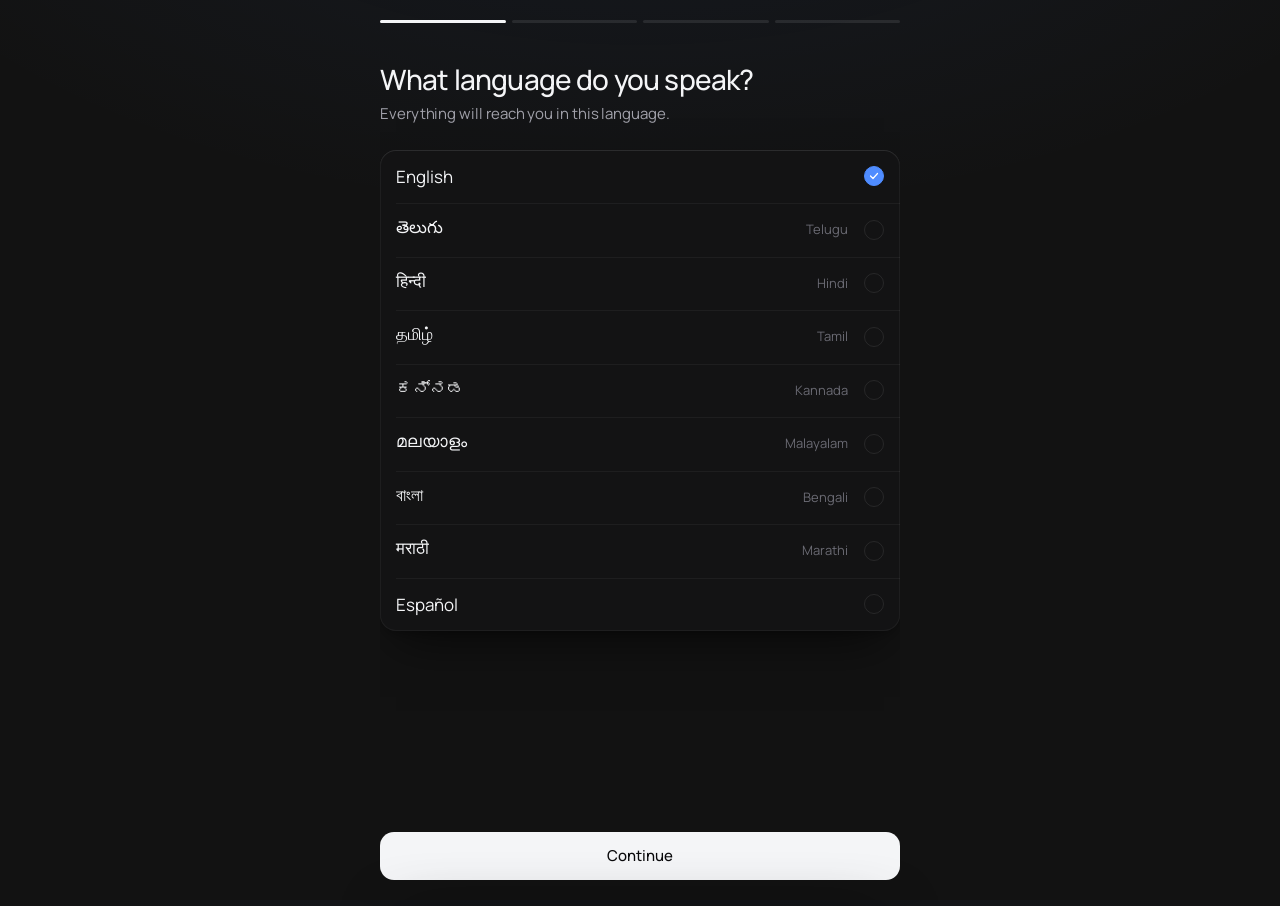
==== commit e134df77: "Overlay redesign: an orb dock, panels on the edges, captions that fade; one design system everywhere" ====
--- a/garden/web/index.html
+++ b/garden/web/index.html
@@ -7,27 +7,31 @@
 <title>Weave</title>
 <link rel="preconnect" href="https://fonts.googleapis.com">
 <link rel="preconnect" href="https://fonts.gstatic.com" crossorigin>
-<link href="https://fonts.googleapis.com/css2?family=Noto+Sans+Telugu:wght@400;500;600;700&display=swap" rel="stylesheet">
+<link href="https://fonts.googleapis.com/css2?family=Manrope:wght@400..800&family=Noto+Sans+Telugu:wght@400;500;600;700&display=swap" rel="stylesheet">
 <style>
 /* ---------- tokens: the same system as the call overlay (extension/panel.css) ---------- */
 :root {
-  --bg: #0b0d11; --bg-2: #0e1015;
-  --surface: rgba(20, 23, 29, .92); --surface-2: #1a1e25; --surface-3: #222730;
-  --glass: rgba(12, 14, 18, .80); --glass-2: rgba(255, 255, 255, .06);
-  --border: rgba(255,255,255,.08); --border-2: rgba(255,255,255,.12);
-  --text: #f1f3f5; --text-2: #b4bac3; --text-3: #7d8591;
-  --accent: #7aa2ff; --accent-rgb: 122,162,255;
+  --bg: #121212; --bg-2: #161616;
+  --surface: rgba(26,26,26,.92); --surface-2: #1f1f21; --surface-3: #26262a;
+  --glass: rgba(20,20,22,.72); --glass-2: rgba(255,255,255,.04);
+  --border: rgba(255,255,255,.05); --border-2: rgba(255,255,255,.09);
+  --text: #f4f5f7; --text-2: #a1a1aa; --text-3: #6b6b74;
+  --accent: #4f8cff; --accent-rgb: 79,140,255;
   --accent-2: rgba(var(--accent-rgb),.16); --accent-3: rgba(var(--accent-rgb),.08);
-  --warm: #f5b35c; --warm-rgb: 245,179,92; --warm-soft: rgba(245,179,92,.16);
-  --green: #34d399;
+  --cyan: #22d3ee; --violet: #8b5cf6;
+  --grad: linear-gradient(135deg, #22d3ee 0%, #4f8cff 52%, #8b5cf6 100%);
+  --warm: #a78bfa; --warm-rgb: 139,92,246; --warm-soft: rgba(139,92,246,.16);   /* "Ask her": violet, as in the overlay */
+  --green: #22d3ee;
+  --inner: inset 0 1px 0 rgba(255,255,255,.06), inset 0 0 0 1px rgba(255,255,255,.05);
+  --shadow-float: 0 24px 48px -16px rgba(0,0,0,.6), 0 4px 12px -4px rgba(0,0,0,.35);
   --r-lg: 20px; --r: 16px; --r-sm: 12px;
   --s1: 4px; --s2: 8px; --s3: 12px; --s4: 16px; --s5: 20px; --s6: 24px; --s7: 32px; --s8: 40px; --s9: 56px;
-  --ui: -apple-system, BlinkMacSystemFont, "Segoe UI", "Noto Sans Telugu", system-ui, sans-serif;
+  --ui: "Manrope", -apple-system, BlinkMacSystemFont, "Segoe UI", "Noto Sans Telugu", system-ui, sans-serif;
   --mono: var(--ui);
   --serif: var(--ui);
   --telugu: "Noto Sans Telugu", "Kohinoor Telugu", "Telugu Sangam MN", sans-serif;
   --spring: cubic-bezier(.32,.72,0,1);
-  --out: cubic-bezier(.2,.8,.2,1);
+  --out: cubic-bezier(.16,1,.3,1);
   color-scheme: dark;
 }
 * { box-sizing: border-box; -webkit-tap-highlight-color: transparent; }
@@ -64,8 +68,8 @@
 .btn:active { transform: scale(.97); }
 .btn.primary { background: var(--text); color: #0a0a0c; }
 .btn.primary:hover { background: #fff; }
-.btn.accent { background: var(--accent); color: #0b1020; box-shadow: 0 0 0 1px rgba(255,255,255,.08) inset, 0 8px 24px -8px rgba(var(--accent-rgb),.55); }
-.btn.accent:hover { background: #8fb1ff; }
+.btn.accent { background: var(--grad); color: #fff; box-shadow: 0 0 0 1px rgba(255,255,255,.08) inset, 0 8px 24px -8px rgba(var(--accent-rgb),.55); }
+.btn.accent:hover { filter: brightness(1.08); }
 .btn.ghost { border: 1px solid var(--border-2); background: var(--surface); }
 .btn.ghost:hover { background: var(--surface-2); border-color: rgba(255,255,255,.18); }
 .btn.block { width: 100%; }
@@ -89,7 +93,7 @@
 .greet h1 { font: 500 32px/1.1 var(--ui); letter-spacing: -0.035em; margin: var(--s6) 0 var(--s2); }
 .greet p { margin: 0; color: var(--text-2); }
 .section-h { display: flex; align-items: baseline; justify-content: space-between; margin: var(--s8) 0 var(--s3); }
-.list { background: var(--glass); border: 1px solid var(--border-2); border-radius: var(--r); overflow: hidden; box-shadow: 0 10px 30px -12px rgba(0,0,0,.6); }
+.list { background: var(--glass); border: 0; border-radius: var(--r); overflow: hidden; box-shadow: var(--inner), var(--shadow-float); backdrop-filter: blur(24px) saturate(1.5); }
 .conn { display: flex; align-items: center; gap: var(--s4); padding: var(--s4); width: 100%; text-align: left; position: relative;
         transition: background .2s; }
 .conn + .conn::before, .row + .row::before { content: ""; position: absolute; top: 0; left: 76px; right: 0; height: 1px; background: var(--border); }
@@ -99,7 +103,7 @@
 .conn .pair { color: var(--text-2); font-size: 13px; display: flex; align-items: center; gap: 6px; margin-top: 2px; }
 .conn .state { font-size: 12px; color: var(--text-3); display: flex; align-items: center; gap: 6px; white-space: nowrap; }
 .dot { width: 6px; height: 6px; border-radius: 50%; background: var(--text-3); flex: none; }
-.dot.on { background: var(--green); box-shadow: 0 0 0 3px rgba(52,211,153,.18); }
+.dot.on { background: var(--green); box-shadow: 0 0 0 3px rgba(34,211,238,.18); }
 .start { margin-top: var(--s5); height: 56px; font-size: 16px; border-radius: 16px; }
 .row { display: flex; align-items: center; gap: var(--s4); padding: 14px var(--s4); position: relative; width: 100%; text-align: left; transition: background .2s; }
 .row:hover { background: var(--surface-2); }
@@ -131,7 +135,7 @@
 .lang .en { color: var(--text-3); font-size: 13px; }
 .lang .check { width: 20px; height: 20px; border-radius: 50%; border: 1.5px solid var(--border-2); display: grid; place-items: center; transition: all .2s var(--out); }
 .lang.sel .check { background: var(--accent); border-color: var(--accent); }
-.lang .check svg { width: 12px; height: 12px; stroke: #0b1020; stroke-width: 2.4; opacity: 0; transform: scale(.5); transition: all .2s var(--spring); }
+.lang .check svg { width: 12px; height: 12px; stroke: #fff; stroke-width: 2.4; opacity: 0; transform: scale(.5); transition: all .2s var(--spring); }
 .lang.sel .check svg { opacity: 1; transform: none; }
 .field { width: 100%; height: 56px; border-radius: 14px; border: 1px solid var(--border-2); background: var(--surface); color: var(--text);
          font: 500 20px var(--ui); letter-spacing: -0.02em; padding: 0 var(--s4); outline: none; transition: border-color .2s, box-shadow .2s; }
@@ -223,7 +227,7 @@
 .visual b { font-weight: 500; font-size: 14px; display: block; }
 .visual span { font-size: 12px; color: var(--text-3); }
 .tag { display: inline-flex; align-items: center; gap: 5px; font: 800 10px/1 var(--ui); letter-spacing: .06em; text-transform: uppercase;
-       color: #1b1300; background: var(--warm); border-radius: 6px; padding: 3px 6px; }
+       color: #06121a; background: var(--cyan); border-radius: 6px; padding: 3px 6px; }
 .empty-t { text-align: center; color: var(--text-3); padding: var(--s9) var(--s5); font-size: 14px; }
 .nowline { display: flex; align-items: center; justify-content: center; gap: 8px; height: 22px; color: var(--text-3); font-size: 13px; transition: color .3s; }
 .nowline.act { color: var(--text-2); }
@@ -254,7 +258,7 @@
 .livepill { color: var(--text); font-weight: 500; transition: background .2s, border-color .2s, transform .15s; }
 .livepill:hover { background: rgba(var(--accent-rgb),.14); border-color: rgba(var(--accent-rgb),.5); }
 .livepill:active { transform: scale(.98); }
-.livepill.on { background: var(--accent); border-color: var(--accent); color: #0b1020; }
+.livepill.on { background: var(--accent); border-color: var(--accent); color: #fff; }
 .livepill.wait { background: var(--surface); border-color: var(--border); color: var(--text-3); cursor: default; }
 .livepill[hidden], .talk[hidden], .icon-btn[hidden] { display: none; }
 /* float over call */
@@ -311,10 +315,10 @@
 .talk { flex: 1; height: 52px; border-radius: 16px; border: 1px solid var(--border-2); background: var(--surface); display: flex; align-items: center; justify-content: center; gap: 10px;
         font-weight: 500; transition: background .2s, border-color .2s, transform .15s, box-shadow .3s; user-select: none; touch-action: none; }
 .talk:hover { background: var(--surface-2); }
-.talk.on { background: var(--accent); border-color: var(--accent); color: #0b1020; box-shadow: 0 10px 30px -10px rgba(var(--accent-rgb),.8); transform: scale(.985); }
+.talk.on { background: var(--accent); border-color: var(--accent); color: #fff; box-shadow: 0 10px 30px -10px rgba(var(--accent-rgb),.8); transform: scale(.985); }
 .dock .icon-btn { width: 52px; height: 52px; border-radius: 16px; position: relative; }
 .dock .icon-btn.sel { color: var(--accent); border-color: rgba(var(--accent-rgb),.35); background: var(--accent-3); }
-.badge { position: absolute; top: -4px; right: -4px; min-width: 18px; height: 18px; border-radius: 9px; background: var(--accent); color: #0b1020;
+.badge { position: absolute; top: -4px; right: -4px; min-width: 18px; height: 18px; border-radius: 9px; background: var(--accent); color: #fff;
          font: 600 10px/18px var(--ui); text-align: center; padding: 0 5px; transform: scale(0); transition: transform .3s var(--spring); }
 .badge.on { transform: scale(1); }
 .badge.bump { animation: bump .4s var(--spring); }
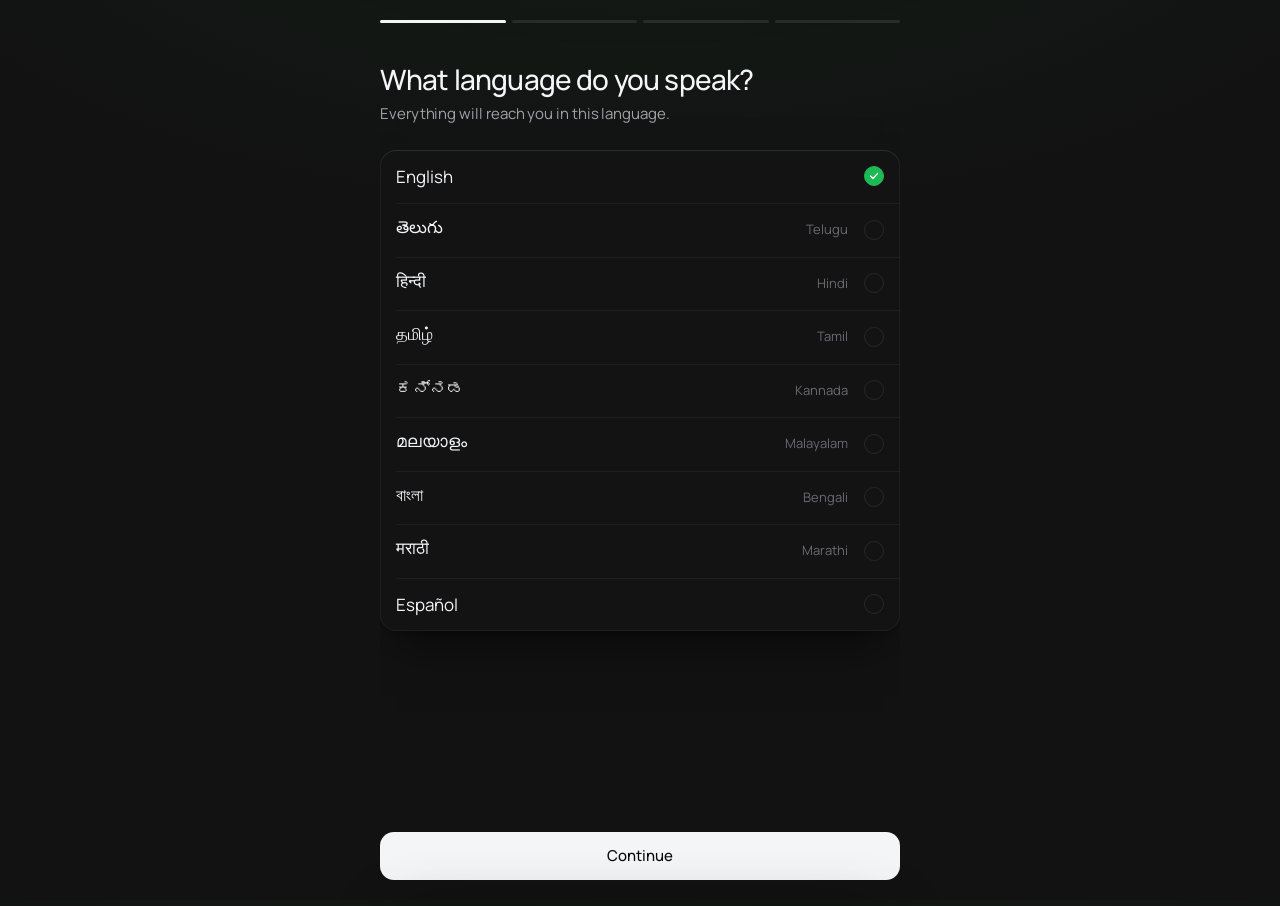
==== commit 5151864b: "Green accents instead of blue and purple: WhatsApp and Spotify greens Everywhere the accents were cy" ====
--- a/garden/web/index.html
+++ b/garden/web/index.html
@@ -16,12 +16,12 @@
   --glass: rgba(20,20,22,.72); --glass-2: rgba(255,255,255,.04);
   --border: rgba(255,255,255,.05); --border-2: rgba(255,255,255,.09);
   --text: #f4f5f7; --text-2: #a1a1aa; --text-3: #6b6b74;
-  --accent: #4f8cff; --accent-rgb: 79,140,255;
+  --accent: #1db954; --accent-rgb: 29,185,84;
   --accent-2: rgba(var(--accent-rgb),.16); --accent-3: rgba(var(--accent-rgb),.08);
-  --cyan: #22d3ee; --violet: #8b5cf6;
-  --grad: linear-gradient(135deg, #22d3ee 0%, #4f8cff 52%, #8b5cf6 100%);
-  --warm: #a78bfa; --warm-rgb: 139,92,246; --warm-soft: rgba(139,92,246,.16);   /* "Ask her": violet, as in the overlay */
-  --green: #22d3ee;
+  --cyan: #25d366; --violet: #168d40;
+  --grad: linear-gradient(135deg, #25d366 0%, #1db954 52%, #168d40 100%);
+  --warm: #7ee2a8; --warm-rgb: 22,141,64; --warm-soft: rgba(22,141,64,.16);   /* "Ask her": light mint, as in the overlay */
+  --green: #25d366;
   --inner: inset 0 1px 0 rgba(255,255,255,.06), inset 0 0 0 1px rgba(255,255,255,.05);
   --shadow-float: 0 24px 48px -16px rgba(0,0,0,.6), 0 4px 12px -4px rgba(0,0,0,.35);
   --r-lg: 20px; --r: 16px; --r-sm: 12px;
@@ -103,7 +103,7 @@
 .conn .pair { color: var(--text-2); font-size: 13px; display: flex; align-items: center; gap: 6px; margin-top: 2px; }
 .conn .state { font-size: 12px; color: var(--text-3); display: flex; align-items: center; gap: 6px; white-space: nowrap; }
 .dot { width: 6px; height: 6px; border-radius: 50%; background: var(--text-3); flex: none; }
-.dot.on { background: var(--green); box-shadow: 0 0 0 3px rgba(34,211,238,.18); }
+.dot.on { background: var(--green); box-shadow: 0 0 0 3px rgba(37,211,102,.18); }
 .start { margin-top: var(--s5); height: 56px; font-size: 16px; border-radius: 16px; }
 .row { display: flex; align-items: center; gap: var(--s4); padding: 14px var(--s4); position: relative; width: 100%; text-align: left; transition: background .2s; }
 .row:hover { background: var(--surface-2); }
